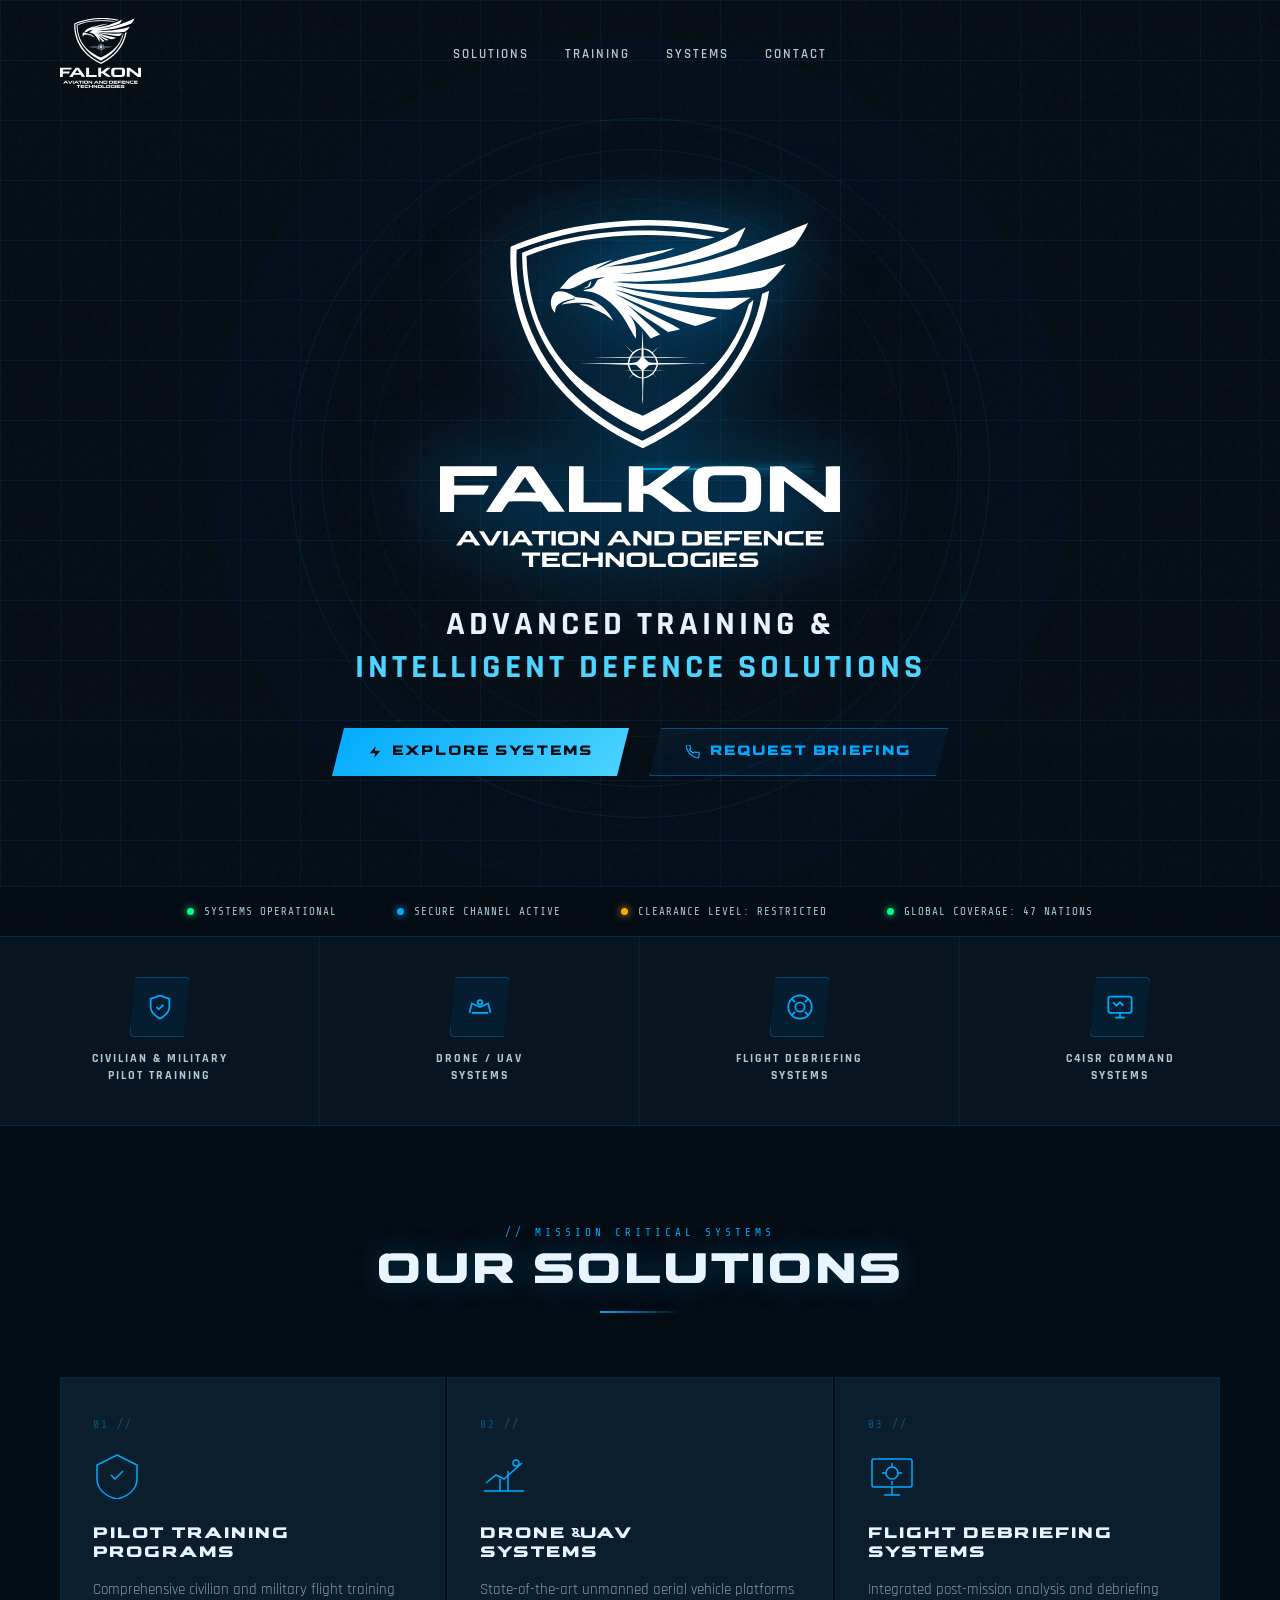
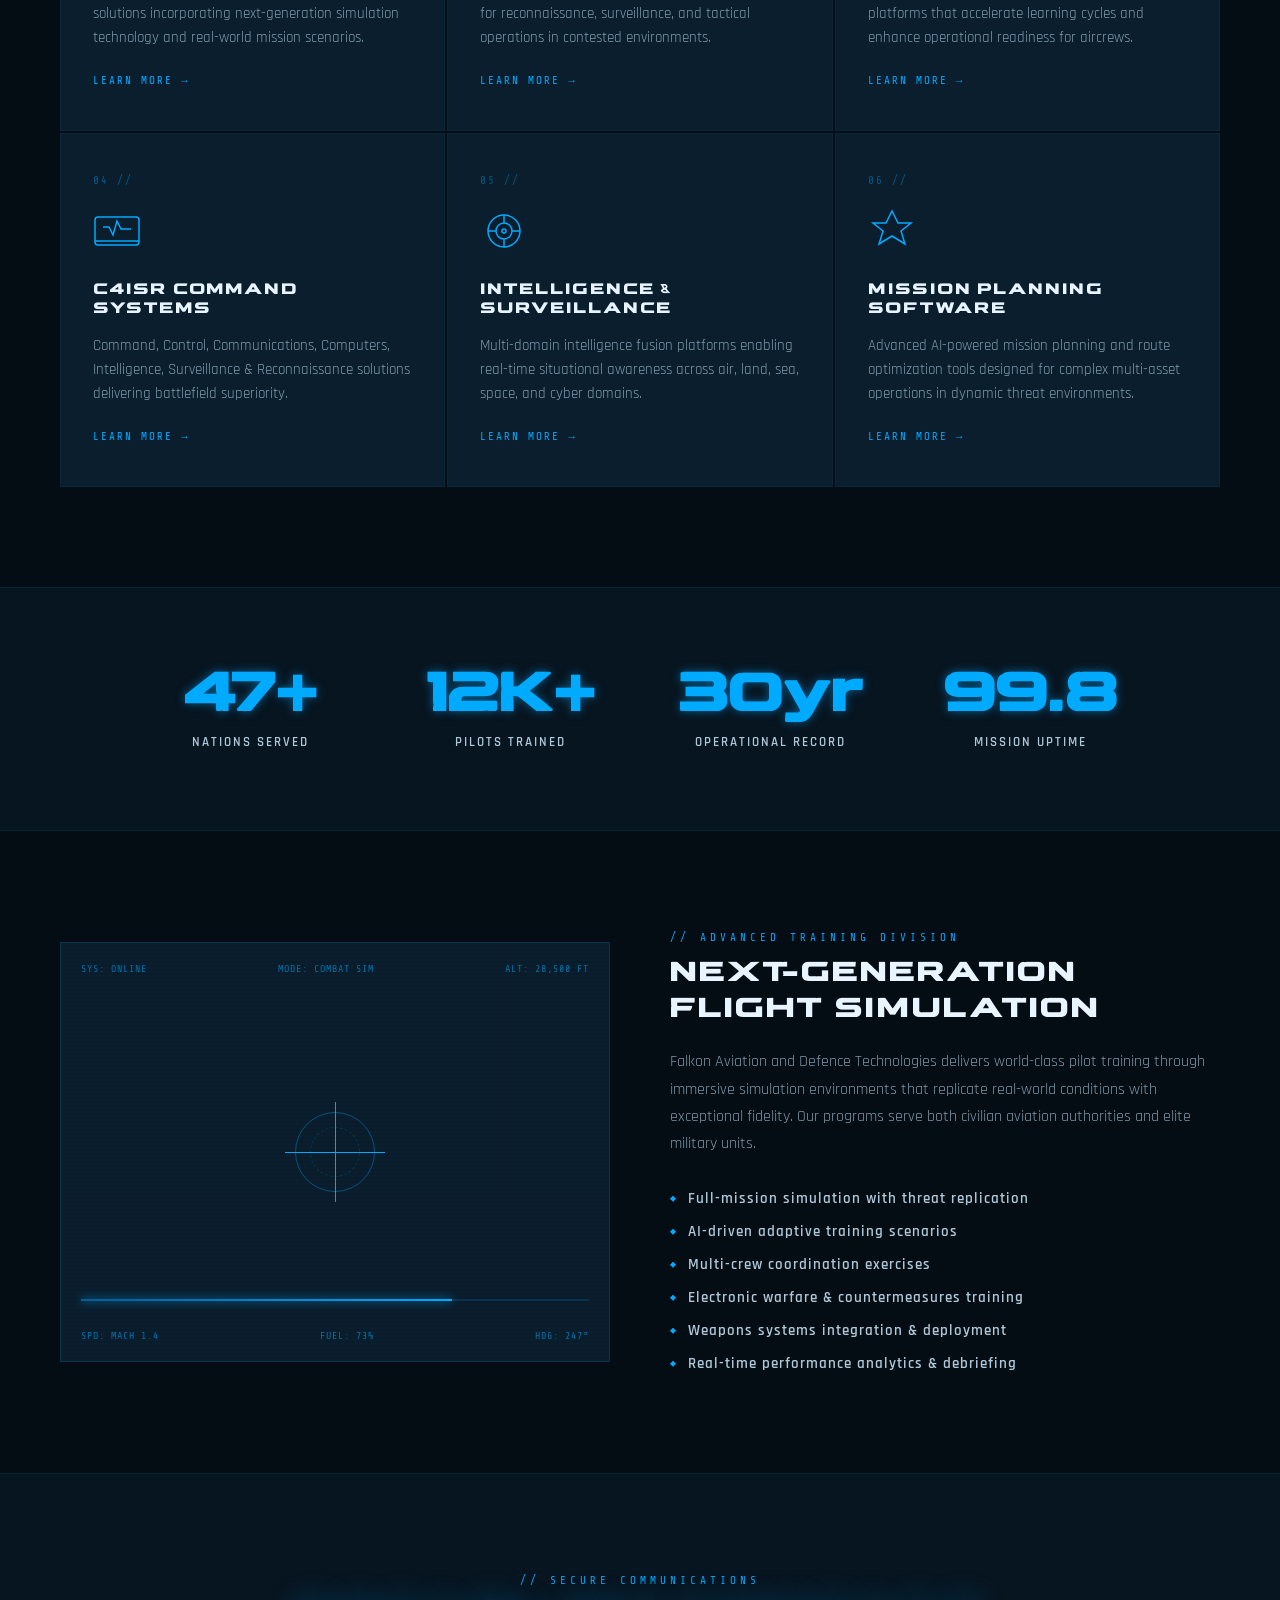
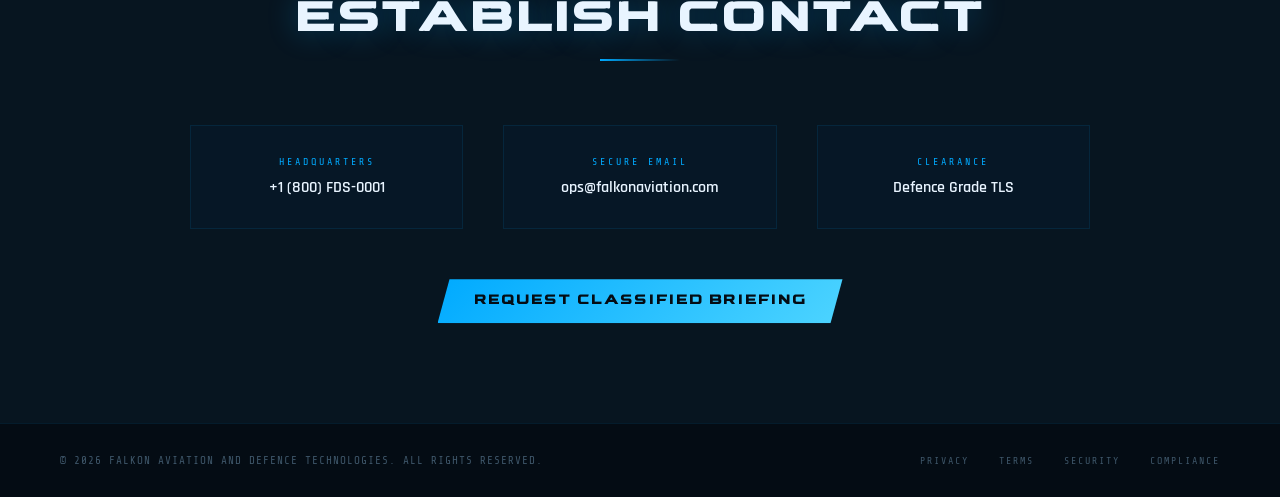
==== docs/index.html @ 8b40f115 "feat: add 6 solution detail pages with back-to-main navigation, make sol-cards clickable links" ====
<!DOCTYPE html>
<html lang="en">

<head>
  <meta charset="UTF-8" />
  <meta name="viewport" content="width=device-width, initial-scale=1.0" />
  <title>Falkon Aviation and Defence Technologies</title>
  <meta name="description"
    content="Falkon Aviation and Defence Technologies — Advanced pilot training, drone/UAV systems, C4ISR command systems and mission-critical defence solutions.">
  <link rel="icon" type="image/svg+xml" href="assets/Logo_w.svg">
  <link rel="shortcut icon" href="assets/Logo_w.svg">
  <link rel="preconnect" href="https://fonts.googleapis.com">
  <link
    href="https://fonts.googleapis.com/css2?family=Rajdhani:wght@300;400;500;600;700&family=Share+Tech+Mono&display=swap"
    rel="stylesheet">
  <style>
    @font-face {
      font-family: 'FalkonFont';
      src: url('assets/fonts/FalkonFont-Regular.woff2') format('woff2'),
        url('assets/fonts/FalkonFont-Regular.otf') format('opentype');
      font-weight: normal;
      font-style: normal;
      font-display: swap;
    }

    *,
    *::before,
    *::after {
      box-sizing: border-box;
      margin: 0;
      padding: 0;
    }

    :root {
      --blue-core: #00aaff;
      --blue-bright: #4dd4ff;
      --blue-dim: #005f99;
      --steel: #b0c8d8;
      --white: #e8f4ff;
      --dark: #040c14;
      --dark2: #071520;
      --dark3: #0a1e2e;
      --grid-line: rgba(0, 170, 255, 0.08);
      --glow: 0 0 20px rgba(0, 170, 255, 0.6), 0 0 60px rgba(0, 170, 255, 0.2);
      --glow-sm: 0 0 10px rgba(0, 170, 255, 0.5);
    }

    html {
      scroll-behavior: smooth;
    }

    body {
      background: var(--dark);
      color: var(--white);
      font-family: 'Rajdhani', sans-serif;
      overflow-x: hidden;
    }

    /* ── BACKGROUND HERO ── */
    .hero {
      position: relative;
      min-height: 100vh;
      display: flex;
      flex-direction: column;
      align-items: center;
      justify-content: center;
      overflow: hidden;
      background:
        linear-gradient(180deg, rgba(4, 12, 20, 0.55) 0%, rgba(4, 12, 20, 0.45) 50%, rgba(4, 12, 20, 0.75) 100%),
        url('assets/Background.png') center center / cover no-repeat;
    }

    /* Grid overlay */
    .hero::before {
      content: '';
      position: absolute;
      inset: 0;
      background-image:
        linear-gradient(var(--grid-line) 1px, transparent 1px),
        linear-gradient(90deg, var(--grid-line) 1px, transparent 1px);
      background-size: 60px 60px;
      animation: gridScroll 20s linear infinite;
      pointer-events: none;
    }

    @keyframes gridScroll {
      0% {
        background-position: 0 0, 0 0;
      }

      100% {
        background-position: 0 60px, 60px 0;
      }
    }

    /* Radar ring */
    .radar-ring {
      position: absolute;
      top: 50%;
      left: 50%;
      transform: translate(-50%, -50%);
      width: 700px;
      height: 700px;
      border-radius: 50%;
      border: 1px solid rgba(0, 170, 255, 0.12);
      box-shadow: 0 0 0 80px rgba(0, 20, 50, 0.2), inset 0 0 80px rgba(0, 100, 200, 0.06);
      pointer-events: none;
    }

    .radar-ring::before {
      content: '';
      position: absolute;
      inset: 30px;
      border-radius: 50%;
      border: 1px solid rgba(0, 170, 255, 0.1);
    }

    .radar-ring::after {
      content: '';
      position: absolute;
      inset: 80px;
      border-radius: 50%;
      border: 1px solid rgba(0, 170, 255, 0.07);
    }

    /* Radar sweep */
    .radar-sweep {
      position: absolute;
      top: 50%;
      left: 50%;
      width: 350px;
      height: 350px;
      margin: -175px 0 0 -175px;
      border-radius: 50%;
      overflow: hidden;
      pointer-events: none;
    }

    .radar-sweep::after {
      content: '';
      position: absolute;
      top: 50%;
      left: 50%;
      width: 50%;
      height: 2px;
      transform-origin: 0 50%;
      background: linear-gradient(90deg, rgba(0, 200, 255, 0.9), transparent);
      box-shadow: 0 0 8px rgba(0, 200, 255, 0.8);
      animation: sweep 4s linear infinite;
    }

    @keyframes sweep {
      0% {
        transform: rotate(0deg);
      }

      100% {
        transform: rotate(360deg);
      }
    }

    /* Noise texture overlay */
    .noise {
      position: absolute;
      inset: 0;
      opacity: 0.03;
      background-image: url("data:image/svg+xml,%3Csvg viewBox='0 0 256 256' xmlns='http://www.w3.org/2000/svg'%3E%3Cfilter id='noise'%3E%3CfeTurbulence type='fractalNoise' baseFrequency='0.9' numOctaves='4' stitchTiles='stitch'/%3E%3C/filter%3E%3Crect width='100%25' height='100%25' filter='url(%23noise)'/%3E%3C/svg%3E");
      pointer-events: none;
    }

    /* ── NAV ── */
    nav {
      position: fixed;
      top: 0;
      left: 0;
      right: 0;
      z-index: 100;
      display: flex;
      align-items: center;
      padding: 18px 60px;
      background: transparent;
      backdrop-filter: none;
      border-bottom: none;
    }

    .nav-logo {
      display: flex;
      align-items: center;
      gap: 12px;
      text-decoration: none;
    }

    .nav-logo-icon {
      height: 70px;
      width: auto;
    }

    .nav-logo-text {
      font-family: 'FalkonFont', monospace;
      font-size: 14px;
      font-weight: 700;
      letter-spacing: 3px;
      color: var(--white);
      line-height: 1.1;
    }

    .nav-logo-text span {
      display: block;
      font-size: 8px;
      letter-spacing: 4px;
      color: var(--blue-core);
      font-weight: 400;
    }

    .nav-links {
      position: absolute;
      left: 50%;
      transform: translateX(-50%);
      display: flex;
      gap: 36px;
      list-style: none;
    }

    .nav-links a {
      font-family: 'Rajdhani', sans-serif;
      font-size: 13px;
      font-weight: 600;
      letter-spacing: 2px;
      text-transform: uppercase;
      color: var(--steel);
      text-decoration: none;
      transition: color 0.2s;
      position: relative;
    }

    .nav-links a::after {
      content: '';
      position: absolute;
      bottom: -4px;
      left: 0;
      right: 0;
      height: 1px;
      background: var(--blue-core);
      transform: scaleX(0);
      transition: transform 0.3s;
    }

    .nav-links a:hover {
      color: var(--blue-bright);
    }

    .nav-links a:hover::after {
      transform: scaleX(1);
    }

    .nav-cta {
      font-family: 'FalkonFont', monospace;
      font-size: 12px;
      font-weight: 700;
      letter-spacing: 2px;
      text-transform: uppercase;
      color: var(--blue-core);
      border: 1px solid var(--blue-core);
      padding: 10px 22px;
      text-decoration: none;
      transition: all 0.3s;
      clip-path: polygon(8px 0%, 100% 0%, calc(100% - 8px) 100%, 0% 100%);
    }

    .nav-cta:hover {
      background: var(--blue-core);
      color: var(--dark);
      box-shadow: var(--glow-sm);
    }

    /* ── HERO CONTENT ── */
    .hero-content {
      position: relative;
      z-index: 10;
      text-align: center;
      padding: 120px 40px 60px;
      max-width: 1100px;
      animation: fadeUp 1.2s ease both;
    }

    @keyframes fadeUp {
      from {
        opacity: 0;
        transform: translateY(40px);
      }

      to {
        opacity: 1;
        transform: translateY(0);
      }
    }

    /* ── SHIELD LOGO ── */
    .shield-wrap {
      margin: 0 auto 36px;
      width: 400px;
      height: auto;
      position: relative;
      filter: drop-shadow(0 0 40px rgba(0, 160, 255, 0.7));
      animation: shieldPulse 3s ease-in-out infinite;
      display: flex;
      justify-content: center;
      align-items: center;
    }

    @keyframes shieldPulse {

      0%,
      100% {
        filter: drop-shadow(0 0 20px rgba(0, 160, 255, 0.5));
      }

      50% {
        filter: drop-shadow(0 0 40px rgba(0, 200, 255, 0.9));
      }
    }

    .shield-svg {
      width: 100%;
      height: auto;
      display: block;
    }

    .brand-name {
      font-family: 'FalkonFont', monospace;
      font-size: clamp(52px, 8vw, 96px);
      font-weight: 900;
      letter-spacing: 10px;
      text-transform: uppercase;
      color: var(--white);
      text-shadow: 0 0 40px rgba(0, 170, 255, 0.5), 0 0 80px rgba(0, 100, 200, 0.3);
      line-height: 1;
      margin-bottom: 6px;
    }

    .brand-sub {
      font-family: 'FalkonFont', monospace;
      font-size: clamp(10px, 1.5vw, 15px);
      letter-spacing: 8px;
      color: var(--blue-core);
      font-weight: 400;
      margin-bottom: 28px;
    }

    .divider-line {
      width: 300px;
      height: 1px;
      background: linear-gradient(90deg, transparent, var(--blue-core), transparent);
      margin: 0 auto 28px;
    }

    .hero-tagline {
      font-family: 'Rajdhani', sans-serif;
      font-size: clamp(18px, 3vw, 34px);
      font-weight: 700;
      letter-spacing: 4px;
      text-transform: uppercase;
      color: var(--white);
      line-height: 1.25;
      max-width: 700px;
      margin: 0 auto 40px;
    }

    .hero-tagline em {
      color: var(--blue-bright);
      font-style: normal;
    }

    .hero-buttons {
      display: flex;
      gap: 20px;
      justify-content: center;
      flex-wrap: wrap;
    }

    .btn-primary {
      display: inline-flex;
      align-items: center;
      gap: 10px;
      font-family: 'FalkonFont', monospace;
      font-size: 12px;
      font-weight: 600;
      letter-spacing: 2px;
      text-transform: uppercase;
      color: var(--dark);
      background: linear-gradient(135deg, var(--blue-core), var(--blue-bright));
      padding: 16px 36px;
      text-decoration: none;
      clip-path: polygon(12px 0%, 100% 0%, calc(100% - 12px) 100%, 0% 100%);
      transition: all 0.3s;
      box-shadow: var(--glow-sm);
    }

    .btn-primary:hover {
      box-shadow: var(--glow);
      transform: translateY(-2px);
    }

    .btn-outline {
      display: inline-flex;
      align-items: center;
      gap: 10px;
      font-family: 'FalkonFont', monospace;
      font-size: 12px;
      font-weight: 600;
      letter-spacing: 2px;
      text-transform: uppercase;
      color: var(--blue-core);
      border: 1px solid rgba(0, 170, 255, 0.4);
      padding: 16px 36px;
      text-decoration: none;
      clip-path: polygon(12px 0%, 100% 0%, calc(100% - 12px) 100%, 0% 100%);
      transition: all 0.3s;
      background: rgba(0, 100, 180, 0.1);
    }

    .btn-outline:hover {
      border-color: var(--blue-core);
      background: rgba(0, 100, 180, 0.2);
      box-shadow: var(--glow-sm);
      transform: translateY(-2px);
    }

    /* ── STATUS BAR ── */
    .status-bar {
      position: absolute;
      bottom: 0;
      left: 0;
      right: 0;
      display: flex;
      justify-content: center;
      gap: 60px;
      padding: 18px 40px;
      background: rgba(4, 12, 20, 0.8);
      border-top: 1px solid rgba(0, 170, 255, 0.12);
      backdrop-filter: blur(8px);
    }

    .status-item {
      display: flex;
      align-items: center;
      gap: 10px;
      font-family: 'Share Tech Mono', monospace;
      font-size: 11px;
      color: var(--steel);
      letter-spacing: 1px;
    }

    .status-dot {
      width: 7px;
      height: 7px;
      border-radius: 50%;
      background: var(--blue-core);
      box-shadow: 0 0 8px var(--blue-core);
      animation: blink 2s ease-in-out infinite;
    }

    .status-dot.green {
      background: #00ff88;
      box-shadow: 0 0 8px #00ff88;
    }

    .status-dot.amber {
      background: #ffaa00;
      box-shadow: 0 0 8px #ffaa00;
      animation-delay: 0.5s;
    }

    @keyframes blink {

      0%,
      100% {
        opacity: 1;
      }

      50% {
        opacity: 0.3;
      }
    }

    /* ── CAPABILITIES STRIP ── */
    .capabilities {
      background: var(--dark2);
      border-top: 1px solid rgba(0, 170, 255, 0.15);
      border-bottom: 1px solid rgba(0, 170, 255, 0.15);
      padding: 0;
      overflow: hidden;
    }

    .cap-grid {
      display: grid;
      grid-template-columns: repeat(4, 1fr);
    }

    .cap-item {
      display: flex;
      flex-direction: column;
      align-items: center;
      justify-content: center;
      gap: 14px;
      padding: 40px 20px;
      border-right: 1px solid rgba(0, 170, 255, 0.1);
      text-align: center;
      position: relative;
      transition: background 0.3s;
      cursor: default;
    }

    .cap-item:last-child {
      border-right: none;
    }

    .cap-item:hover {
      background: rgba(0, 100, 180, 0.08);
    }

    .cap-item:hover .cap-icon {
      box-shadow: var(--glow);
    }

    .cap-icon {
      width: 60px;
      height: 60px;
      border: 1px solid rgba(0, 170, 255, 0.3);
      border-radius: 4px;
      display: flex;
      align-items: center;
      justify-content: center;
      background: rgba(0, 80, 150, 0.15);
      transition: box-shadow 0.3s;
      clip-path: polygon(6px 0%, 100% 0%, calc(100% - 6px) 100%, 0% 100%);
    }

    .cap-icon svg {
      width: 28px;
      height: 28px;
    }

    .cap-label {
      font-family: 'Rajdhani', sans-serif;
      font-size: 12px;
      font-weight: 700;
      letter-spacing: 2px;
      text-transform: uppercase;
      color: var(--steel);
      line-height: 1.4;
    }

    /* ── SECTIONS ── */
    section {
      padding: 100px 60px;
    }

    .section-header {
      text-align: center;
      margin-bottom: 64px;
    }

    .section-label {
      font-family: 'Share Tech Mono', monospace;
      font-size: 11px;
      letter-spacing: 4px;
      color: var(--blue-core);
      text-transform: uppercase;
      margin-bottom: 12px;
    }

    .section-title {
      font-family: 'FalkonFont', monospace;
      font-size: clamp(24px, 4vw, 42px);
      font-weight: 700;
      letter-spacing: 4px;
      text-transform: uppercase;
      color: var(--white);
      text-shadow: 0 0 30px rgba(0, 170, 255, 0.3);
    }

    .section-rule {
      width: 80px;
      height: 2px;
      background: linear-gradient(90deg, var(--blue-core), transparent);
      margin: 18px auto 0;
    }

    /* ── SOLUTIONS ── */
    .solutions {
      background: var(--dark);
    }

    .solutions-grid {
      display: grid;
      grid-template-columns: repeat(3, 1fr);
      gap: 2px;
      max-width: 1200px;
      margin: 0 auto;
    }

    .sol-card {
      display: block;
      text-decoration: none;
      color: inherit;
      background: var(--dark3);
      padding: 40px 32px;
      position: relative;
      overflow: hidden;
      transition: transform 0.3s;
      border: 1px solid rgba(0, 170, 255, 0.06);
      cursor: pointer;
    }

    .sol-card::before {
      content: '';
      position: absolute;
      top: 0;
      left: 0;
      right: 0;
      height: 2px;
      background: linear-gradient(90deg, transparent, var(--blue-core), transparent);
      opacity: 0;
      transition: opacity 0.3s;
    }

    .sol-card:hover {
      transform: translateY(-4px);
    }

    .sol-card:hover::before {
      opacity: 1;
    }

    .sol-number {
      font-family: 'Share Tech Mono', monospace;
      font-size: 11px;
      color: rgba(0, 170, 255, 0.4);
      letter-spacing: 2px;
      margin-bottom: 20px;
    }

    .sol-icon {
      width: 48px;
      height: 48px;
      margin-bottom: 20px;
      color: var(--blue-core);
    }

    .sol-title {
      font-family: 'FalkonFont', monospace;
      font-size: 15px;
      font-weight: 700;
      letter-spacing: 2px;
      text-transform: uppercase;
      color: var(--white);
      margin-bottom: 14px;
      line-height: 1.3;
    }

    .sol-desc {
      font-family: 'Rajdhani', sans-serif;
      font-size: 15px;
      font-weight: 400;
      color: rgba(180, 210, 230, 0.7);
      line-height: 1.6;
    }

    .sol-link {
      display: inline-flex;
      align-items: center;
      gap: 8px;
      margin-top: 24px;
      font-family: 'Share Tech Mono', monospace;
      font-size: 11px;
      letter-spacing: 2px;
      color: var(--blue-core);
      text-decoration: none;
      text-transform: uppercase;
      transition: gap 0.2s;
    }

    .sol-link:hover {
      gap: 14px;
    }

    /* ── STATS ── */
    .stats {
      background: var(--dark2);
      border-top: 1px solid rgba(0, 170, 255, 0.1);
      border-bottom: 1px solid rgba(0, 170, 255, 0.1);
      padding: 80px 60px;
    }

    .stats-inner {
      display: grid;
      grid-template-columns: repeat(4, 1fr);
      gap: 40px;
      max-width: 1000px;
      margin: 0 auto;
      text-align: center;
    }

    .stat-num {
      font-family: 'FalkonFont', monospace;
      font-size: clamp(32px, 5vw, 56px);
      font-weight: 900;
      color: var(--blue-core);
      text-shadow: var(--glow-sm);
      line-height: 1;
      margin-bottom: 10px;
    }

    .stat-label {
      font-family: 'Rajdhani', sans-serif;
      font-size: 13px;
      font-weight: 600;
      letter-spacing: 2px;
      text-transform: uppercase;
      color: var(--steel);
    }

    /* ── TRAINING ── */
    .training {
      background: var(--dark);
    }

    .training-inner {
      display: grid;
      grid-template-columns: 1fr 1fr;
      gap: 60px;
      align-items: center;
      max-width: 1200px;
      margin: 0 auto;
    }

    .training-visual {
      position: relative;
      height: 420px;
      border: 1px solid rgba(0, 170, 255, 0.15);
      background: var(--dark3);
      overflow: hidden;
    }

    .hud-screen {
      position: absolute;
      inset: 0;
      display: flex;
      flex-direction: column;
      justify-content: space-between;
      padding: 20px;
    }

    .hud-top {
      display: flex;
      justify-content: space-between;
      font-family: 'Share Tech Mono', monospace;
      font-size: 10px;
      color: rgba(0, 170, 255, 0.6);
      letter-spacing: 1px;
    }

    .hud-center {
      display: flex;
      align-items: center;
      justify-content: center;
      flex: 1;
    }

    .crosshair {
      width: 100px;
      height: 100px;
      position: relative;
    }

    .crosshair::before,
    .crosshair::after {
      content: '';
      position: absolute;
      background: var(--blue-core);
    }

    .crosshair::before {
      width: 100%;
      height: 1px;
      top: 50%;
      left: 0;
    }

    .crosshair::after {
      width: 1px;
      height: 100%;
      left: 50%;
      top: 0;
    }

    .crosshair-ring {
      position: absolute;
      inset: 10px;
      border-radius: 50%;
      border: 1px solid rgba(0, 170, 255, 0.4);
      animation: rotate 8s linear infinite;
    }

    .crosshair-ring-2 {
      position: absolute;
      inset: 25px;
      border-radius: 50%;
      border: 1px dashed rgba(0, 170, 255, 0.2);
      animation: rotate 4s linear infinite reverse;
    }

    @keyframes rotate {
      0% {
        transform: rotate(0deg);
      }

      100% {
        transform: rotate(360deg);
      }
    }

    .hud-bottom {
      display: flex;
      justify-content: space-between;
      font-family: 'Share Tech Mono', monospace;
      font-size: 10px;
      color: rgba(0, 170, 255, 0.6);
      letter-spacing: 1px;
    }

    .hud-bar {
      position: absolute;
      bottom: 60px;
      left: 20px;
      right: 20px;
      height: 2px;
      background: rgba(0, 170, 255, 0.15);
    }

    .hud-bar-fill {
      height: 100%;
      width: 73%;
      background: linear-gradient(90deg, var(--blue-dim), var(--blue-core));
      box-shadow: 0 0 8px var(--blue-core);
    }

    /* Scanline effect */
    .training-visual::after {
      content: '';
      position: absolute;
      inset: 0;
      background: repeating-linear-gradient(0deg,
          transparent,
          transparent 2px,
          rgba(0, 0, 0, 0.06) 2px,
          rgba(0, 0, 0, 0.06) 4px);
      pointer-events: none;
    }

    .training-content h3 {
      font-family: 'FalkonFont', monospace;
      font-size: clamp(18px, 2.5vw, 28px);
      font-weight: 700;
      letter-spacing: 3px;
      text-transform: uppercase;
      color: var(--white);
      margin-bottom: 20px;
      line-height: 1.3;
    }

    .training-content p {
      font-family: 'Rajdhani', sans-serif;
      font-size: 16px;
      color: rgba(180, 210, 230, 0.7);
      line-height: 1.7;
      margin-bottom: 32px;
    }

    .feature-list {
      list-style: none;
      display: flex;
      flex-direction: column;
      gap: 14px;
    }

    .feature-list li {
      display: flex;
      align-items: center;
      gap: 12px;
      font-family: 'Rajdhani', sans-serif;
      font-size: 15px;
      font-weight: 600;
      letter-spacing: 1px;
      color: var(--steel);
    }

    .feature-list li::before {
      content: '';
      width: 6px;
      height: 6px;
      background: var(--blue-core);
      box-shadow: 0 0 6px var(--blue-core);
      flex-shrink: 0;
      clip-path: polygon(50% 0%, 100% 50%, 50% 100%, 0% 50%);
    }

    /* ── CONTACT ── */
    .contact {
      background: var(--dark2);
      text-align: center;
      border-top: 1px solid rgba(0, 170, 255, 0.1);
    }

    .contact-grid {
      display: grid;
      grid-template-columns: 1fr 1fr 1fr;
      gap: 40px;
      max-width: 900px;
      margin: 60px auto 0;
    }

    .contact-card {
      padding: 30px;
      border: 1px solid rgba(0, 170, 255, 0.1);
      background: rgba(0, 50, 100, 0.08);
      transition: border-color 0.3s;
    }

    .contact-card:hover {
      border-color: rgba(0, 170, 255, 0.3);
    }

    .contact-card-label {
      font-family: 'Share Tech Mono', monospace;
      font-size: 10px;
      letter-spacing: 3px;
      color: var(--blue-core);
      text-transform: uppercase;
      margin-bottom: 10px;
    }

    .contact-card-value {
      font-family: 'Rajdhani', sans-serif;
      font-size: 16px;
      font-weight: 600;
      color: var(--white);
    }

    /* ── FOOTER ── */
    footer {
      background: var(--dark);
      border-top: 1px solid rgba(0, 170, 255, 0.1);
      padding: 30px 60px;
      display: flex;
      align-items: center;
      justify-content: space-between;
    }

    .footer-copy {
      font-family: 'Share Tech Mono', monospace;
      font-size: 11px;
      color: rgba(120, 160, 190, 0.5);
      letter-spacing: 1px;
    }

    .footer-links {
      display: flex;
      gap: 30px;
    }

    .footer-links a {
      font-family: 'Share Tech Mono', monospace;
      font-size: 10px;
      letter-spacing: 2px;
      color: rgba(120, 160, 190, 0.5);
      text-decoration: none;
      text-transform: uppercase;
      transition: color 0.2s;
    }

    .footer-links a:hover {
      color: var(--blue-core);
    }

    /* ── HAMBURGER BUTTON ── */
    .hamburger-button {
      display: none;
      flex-direction: column;
      justify-content: center;
      gap: 5px;
      width: 40px;
      height: 40px;
      padding: 8px;
      background: rgba(0, 170, 255, 0.08);
      border: 1px solid rgba(0, 170, 255, 0.2);
      cursor: pointer;
      clip-path: polygon(4px 0%, 100% 0%, calc(100% - 4px) 100%, 0% 100%);
    }

    .hamburger-button span {
      display: block;
      width: 100%;
      height: 2px;
      background: var(--blue-core);
      border-radius: 2px;
      transition: all 0.3s;
    }

    /* ── SIDE MENU ── */
    #sideMenu {
      position: fixed;
      top: 0;
      left: 0;
      width: min(280px, 85vw);
      height: 100vh;
      background: rgba(4, 12, 20, 0.98);
      border-right: 1px solid rgba(0, 170, 255, 0.15);
      backdrop-filter: blur(20px);
      transform: translateX(-110%);
      transition: transform 0.3s ease;
      z-index: 200;
      display: flex;
      flex-direction: column;
      padding: 24px;
    }

    #sideMenu.open {
      transform: translateX(0);
    }

    .side-menu-header {
      display: flex;
      align-items: center;
      justify-content: space-between;
      margin-bottom: 40px;
    }

    .side-menu-logo {
      font-family: 'FalkonFont', monospace;
      font-size: 14px;
      font-weight: 700;
      letter-spacing: 3px;
      color: var(--white);
    }

    .side-menu-logo span {
      display: block;
      font-size: 8px;
      letter-spacing: 4px;
      color: var(--blue-core);
      font-weight: 400;
      margin-top: 2px;
    }

    .side-menu-close {
      width: 34px;
      height: 34px;
      background: rgba(0, 170, 255, 0.08);
      border: 1px solid rgba(0, 170, 255, 0.2);
      color: var(--steel);
      font-size: 18px;
      cursor: pointer;
      display: flex;
      align-items: center;
      justify-content: center;
      line-height: 1;
      clip-path: polygon(4px 0%, 100% 0%, calc(100% - 4px) 100%, 0% 100%);
      transition: all 0.2s;
    }

    .side-menu-close:hover {
      background: rgba(0, 170, 255, 0.2);
      color: var(--white);
    }

    .side-nav {
      display: flex;
      flex-direction: column;
      gap: 6px;
    }

    .side-nav a {
      font-family: 'Rajdhani', sans-serif;
      font-size: 14px;
      font-weight: 600;
      letter-spacing: 2px;
      text-transform: uppercase;
      color: var(--steel);
      text-decoration: none;
      padding: 12px 16px;
      border-left: 2px solid transparent;
      transition: all 0.2s;
    }

    .side-nav a:hover {
      color: var(--blue-bright);
      border-left-color: var(--blue-core);
      background: rgba(0, 170, 255, 0.06);
    }

    .side-menu-cta {
      margin-top: auto;
      padding-top: 24px;
      border-top: 1px solid rgba(0, 170, 255, 0.12);
    }

    .side-menu-cta a {
      display: block;
      text-align: center;
      font-family: 'FalkonFont', monospace;
      font-size: 11px;
      font-weight: 600;
      letter-spacing: 2px;
      text-transform: uppercase;
      color: var(--dark);
      background: linear-gradient(135deg, var(--blue-core), var(--blue-bright));
      padding: 14px;
      text-decoration: none;
      clip-path: polygon(8px 0%, 100% 0%, calc(100% - 8px) 100%, 0% 100%);
      transition: all 0.3s;
    }

    .side-menu-cta a:hover {
      box-shadow: var(--glow-sm);
    }

    /* ── BACKDROP ── */
    #menuBackdrop {
      position: fixed;
      inset: 0;
      background: rgba(0, 0, 0, 0.6);
      backdrop-filter: blur(2px);
      opacity: 0;
      visibility: hidden;
      transition: opacity 0.3s ease, visibility 0.3s ease;
      z-index: 199;
    }

    #menuBackdrop.open {
      opacity: 1;
      visibility: visible;
    }

    /* ── RESPONSIVE ── */
    @media (max-width: 900px) {
      nav {
        padding: 16px 24px;
      }

      .nav-links {
        display: none;
      }

      .hamburger-button {
        display: flex;
      }

      section {
        padding: 70px 24px;
      }

      .cap-grid {
        grid-template-columns: repeat(2, 1fr);
      }

      .solutions-grid {
        grid-template-columns: 1fr;
      }

      .stats-inner {
        grid-template-columns: repeat(2, 1fr);
      }

      .training-inner {
        grid-template-columns: 1fr;
      }

      .contact-grid {
        grid-template-columns: 1fr;
      }

      footer {
        flex-direction: column;
        gap: 16px;
        text-align: center;
      }

      .status-bar {
        display: none;
      }
    }
  </style>
</head>

<body>

  <!-- NAV -->
  <nav>
    <a href="#" class="nav-logo">
      <img src="assets/Logo_w.svg" alt="Falkon Aviation and Defence Technologies" class="nav-logo-icon">
    </a>

    <ul class="nav-links">
      <li><a href="#solutions">Solutions</a></li>
      <li><a href="#training">Training</a></li>
      <li><a href="#capabilities">Systems</a></li>
      <li><a href="#contact">Contact</a></li>
    </ul>

    <button class="hamburger-button" aria-label="Open menu" aria-expanded="false" aria-controls="sideMenu">
      <span></span>
      <span></span>
      <span></span>
    </button>
  </nav>

  <!-- SIDE MENU -->
  <div id="sideMenu" aria-hidden="true" role="dialog" aria-label="Navigation menu">
    <div class="side-menu-header">
      <div class="side-menu-logo">
        <img src="assets/Logo_w.svg" alt="Falkon Aviation and Defence Technologies" style="height:48px; width:auto;">
      </div>
      <button class="side-menu-close" aria-label="Close menu">&#x2715;</button>
    </div>
    <nav class="side-nav">
      <a href="#solutions">Solutions</a>
      <a href="#training">Training</a>
      <a href="#capabilities">Systems</a>
      <a href="#contact">Contact</a>
    </nav>
    <div class="side-menu-cta">
      <a href="#contact">Request Briefing</a>
    </div>
  </div>

  <!-- BACKDROP -->
  <div id="menuBackdrop"></div>

  <!-- HERO -->
  <section class="hero">
    <div class="noise"></div>
    <div class="radar-ring"></div>
    <div class="radar-sweep"></div>

    <div class="hero-content">
      <div class="shield-wrap">
        <img src="assets/Logo_w.svg" alt="Falkon Aviation and Defence Technologies" class="shield-svg">
      </div>

      <h1 class="hero-tagline">Advanced Training &<br><em>Intelligent Defence Solutions</em></h1>

      <div class="hero-buttons">
        <a href="#solutions" class="btn-primary">
          <svg width="14" height="14" viewBox="0 0 24 24" fill="currentColor">
            <polygon points="13,2 3,14 12,14 11,22 21,10 12,10" />
          </svg>
          Explore Systems
        </a>
        <a href="#contact" class="btn-outline">
          <svg width="14" height="14" viewBox="0 0 24 24" fill="none" stroke="currentColor" stroke-width="2">
            <path
              d="M22 16.92v3a2 2 0 01-2.18 2 19.79 19.79 0 01-8.63-3.07A19.5 19.5 0 013.07 9.8 19.79 19.79 0 01.1 1.18 2 2 0 012.1 0h3a2 2 0 012 1.72c.127.96.361 1.903.7 2.81a2 2 0 01-.45 2.11L6.09 7.91a16 16 0 006 6l1.27-1.27a2 2 0 012.11-.45c.907.339 1.85.573 2.81.7A2 2 0 0122 16.92z" />
          </svg>
          Request Briefing
        </a>
      </div>
    </div>

    <div class="status-bar">
      <div class="status-item">
        <div class="status-dot green"></div>SYSTEMS OPERATIONAL
      </div>
      <div class="status-item">
        <div class="status-dot"></div>SECURE CHANNEL ACTIVE
      </div>
      <div class="status-item">
        <div class="status-dot amber"></div>CLEARANCE LEVEL: RESTRICTED
      </div>
      <div class="status-item">
        <div class="status-dot green"></div>GLOBAL COVERAGE: 47 NATIONS
      </div>
    </div>
  </section>

  <!-- CAPABILITIES STRIP -->
  <div class="capabilities" id="capabilities">
    <div class="cap-grid">
      <div class="cap-item">
        <div class="cap-icon">
          <svg viewBox="0 0 24 24" fill="none" stroke="#00aaff" stroke-width="1.5">
            <path d="M12 22s8-4 8-10V5l-8-3-8 3v7c0 6 8 10 8 10z" />
            <path d="M9 12l2 2 4-4" />
          </svg>
        </div>
        <div class="cap-label">Civilian & Military<br>Pilot Training</div>
      </div>
      <div class="cap-item">
        <div class="cap-icon">
          <svg viewBox="0 0 24 24" fill="none" stroke="#00aaff" stroke-width="1.5">
            <path d="M3 17l2-8 7 3 7-3 2 8" />
            <circle cx="12" cy="8" r="2" />
            <path d="M5 17h14" />
          </svg>
        </div>
        <div class="cap-label">Drone / UAV<br>Systems</div>
      </div>
      <div class="cap-item">
        <div class="cap-icon">
          <svg viewBox="0 0 24 24" fill="none" stroke="#00aaff" stroke-width="1.5">
            <circle cx="12" cy="12" r="10" />
            <circle cx="12" cy="12" r="4" />
            <line x1="4.93" y1="4.93" x2="7.76" y2="7.76" />
            <line x1="16.24" y1="16.24" x2="19.07" y2="19.07" />
            <line x1="4.93" y1="19.07" x2="7.76" y2="16.24" />
            <line x1="19.07" y1="4.93" x2="16.24" y2="7.76" />
          </svg>
        </div>
        <div class="cap-label">Flight Debriefing<br>Systems</div>
      </div>
      <div class="cap-item">
        <div class="cap-icon">
          <svg viewBox="0 0 24 24" fill="none" stroke="#00aaff" stroke-width="1.5">
            <rect x="2" y="3" width="20" height="14" rx="2" />
            <path d="M8 21h8M12 17v4" />
            <path d="M6 8l3 3 3-3 3 3" />
          </svg>
        </div>
        <div class="cap-label">C4ISR Command<br>Systems</div>
      </div>
    </div>
  </div>

  <!-- SOLUTIONS -->
  <section class="solutions" id="solutions">
    <div class="section-header">
      <div class="section-label">// MISSION CRITICAL SYSTEMS</div>
      <h2 class="section-title">Our Solutions</h2>
      <div class="section-rule"></div>
    </div>

    <div class="solutions-grid">
      <a href="pilot-training.html" class="sol-card">
        <div class="sol-number">01 //</div>
        <svg class="sol-icon" viewBox="0 0 48 48" fill="none" stroke="#00aaff" stroke-width="1.5">
          <path d="M24 4L44 14V28C44 38 35 46 24 48C13 46 4 38 4 28V14L24 4Z" />
          <path d="M18 24l4 4 8-8" />
        </svg>
        <div class="sol-title">Pilot Training<br>Programs</div>
        <p class="sol-desc">Comprehensive civilian and military flight training solutions incorporating next-generation
          simulation technology and real-world mission scenarios.</p>
        <span class="sol-link">Learn More →</span>
      </a>

      <a href="drone-uav.html" class="sol-card">
        <div class="sol-number">02 //</div>
        <svg class="sol-icon" viewBox="0 0 48 48" fill="none" stroke="#00aaff" stroke-width="1.5">
          <path d="M6 32l10-8 8 4 18-16" />
          <circle cx="36" cy="12" r="3" />
          <path d="M4 40h40" />
          <path d="M20 40V28M28 40V20" />
        </svg>
        <div class="sol-title">Drone & UAV<br>Systems</div>
        <p class="sol-desc">State-of-the-art unmanned aerial vehicle platforms for reconnaissance, surveillance, and
          tactical operations in contested environments.</p>
        <span class="sol-link">Learn More →</span>
      </a>

      <a href="flight-debriefing.html" class="sol-card">
        <div class="sol-number">03 //</div>
        <svg class="sol-icon" viewBox="0 0 48 48" fill="none" stroke="#00aaff" stroke-width="1.5">
          <rect x="4" y="8" width="40" height="28" rx="2" />
          <path d="M16 44h16M24 36v8" />
          <circle cx="24" cy="22" r="6" />
          <path d="M14 22h4M30 22h4M24 12v4M24 30v4" />
        </svg>
        <div class="sol-title">Flight Debriefing<br>Systems</div>
        <p class="sol-desc">Integrated post-mission analysis and debriefing platforms that accelerate learning cycles
          and enhance operational readiness for aircrews.</p>
        <span class="sol-link">Learn More →</span>
      </a>

      <a href="c4isr.html" class="sol-card">
        <div class="sol-number">04 //</div>
        <svg class="sol-icon" viewBox="0 0 48 48" fill="none" stroke="#00aaff" stroke-width="1.5">
          <rect x="2" y="10" width="44" height="28" rx="3" />
          <path d="M10 20h6l4 8 4-14 4 8h10" />
          <path d="M2 34h44" />
        </svg>
        <div class="sol-title">C4ISR Command<br>Systems</div>
        <p class="sol-desc">Command, Control, Communications, Computers, Intelligence, Surveillance & Reconnaissance
          solutions delivering battlefield superiority.</p>
        <span class="sol-link">Learn More →</span>
      </a>

      <a href="intelligence-surveillance.html" class="sol-card">
        <div class="sol-number">05 //</div>
        <svg class="sol-icon" viewBox="0 0 48 48" fill="none" stroke="#00aaff" stroke-width="1.5">
          <circle cx="24" cy="24" r="16" />
          <circle cx="24" cy="24" r="8" />
          <circle cx="24" cy="24" r="2" />
          <line x1="24" y1="8" x2="24" y2="16" />
          <line x1="24" y1="32" x2="24" y2="40" />
          <line x1="8" y1="24" x2="16" y2="24" />
          <line x1="32" y1="24" x2="40" y2="24" />
        </svg>
        <div class="sol-title">Intelligence &<br>Surveillance</div>
        <p class="sol-desc">Multi-domain intelligence fusion platforms enabling real-time situational awareness across
          air, land, sea, space, and cyber domains.</p>
        <span class="sol-link">Learn More →</span>
      </a>

      <a href="mission-planning.html" class="sol-card">
        <div class="sol-number">06 //</div>
        <svg class="sol-icon" viewBox="0 0 48 48" fill="none" stroke="#00aaff" stroke-width="1.5">
          <path d="M24 4l6 12h13l-10 8 4 13-13-8-13 8 4-13L5 16h13z" />
        </svg>
        <div class="sol-title">Mission Planning<br>Software</div>
        <p class="sol-desc">Advanced AI-powered mission planning and route optimization tools designed for complex
          multi-asset operations in dynamic threat environments.</p>
        <span class="sol-link">Learn More →</span>
      </a>
    </div>
  </section>

  <!-- STATS -->
  <div class="stats">
    <div class="stats-inner">
      <div>
        <div class="stat-num">47+</div>
        <div class="stat-label">Nations Served</div>
      </div>
      <div>
        <div class="stat-num">12K+</div>
        <div class="stat-label">Pilots Trained</div>
      </div>
      <div>
        <div class="stat-num">30yr</div>
        <div class="stat-label">Operational Record</div>
      </div>
      <div>
        <div class="stat-num">99.8%</div>
        <div class="stat-label">Mission Uptime</div>
      </div>
    </div>
  </div>

  <!-- TRAINING -->
  <section class="training" id="training">
    <div class="training-inner">
      <div class="training-visual">
        <div class="hud-screen">
          <div class="hud-top">
            <span>SYS: ONLINE</span>
            <span>MODE: COMBAT SIM</span>
            <span>ALT: 28,500 FT</span>
          </div>

          <div class="hud-center">
            <div class="crosshair">
              <div class="crosshair-ring"></div>
              <div class="crosshair-ring-2"></div>
            </div>
          </div>

          <div class="hud-bar">
            <div class="hud-bar-fill"></div>
          </div>

          <div class="hud-bottom">
            <span>SPD: MACH 1.4</span>
            <span>FUEL: 73%</span>
            <span>HDG: 247°</span>
          </div>
        </div>
      </div>

      <div class="training-content">
        <div class="section-label">// ADVANCED TRAINING DIVISION</div>
        <h3>Next-Generation<br>Flight Simulation</h3>
        <p>Falkon Aviation and Defence Technologies delivers world-class pilot training through immersive simulation
          environments that replicate real-world conditions with exceptional fidelity. Our programs serve both civilian
          aviation authorities and elite military units.</p>
        <ul class="feature-list">
          <li>Full-mission simulation with threat replication</li>
          <li>AI-driven adaptive training scenarios</li>
          <li>Multi-crew coordination exercises</li>
          <li>Electronic warfare & countermeasures training</li>
          <li>Weapons systems integration & deployment</li>
          <li>Real-time performance analytics & debriefing</li>
        </ul>
      </div>
    </div>
  </section>

  <!-- CONTACT -->
  <section class="contact" id="contact">
    <div class="section-header">
      <div class="section-label">// SECURE COMMUNICATIONS</div>
      <h2 class="section-title">Establish Contact</h2>
      <div class="section-rule"></div>
    </div>

    <div class="contact-grid">
      <div class="contact-card">
        <div class="contact-card-label">Headquarters</div>
        <div class="contact-card-value">+1 (800) FDS-0001</div>
      </div>
      <div class="contact-card">
        <div class="contact-card-label">Secure Email</div>
        <div class="contact-card-value">ops@falkonaviation.com</div>
      </div>
      <div class="contact-card">
        <div class="contact-card-label">Clearance</div>
        <div class="contact-card-value">Defence Grade TLS</div>
      </div>
    </div>

    <div style="margin-top:50px;">
      <a href="mailto:ops@falkonaviation.com" class="btn-primary">Request Classified Briefing</a>
    </div>
  </section>

  <!-- FOOTER -->
  <footer>
    <div class="footer-copy">© 2026 FALKON AVIATION AND DEFENCE TECHNOLOGIES. ALL RIGHTS RESERVED.</div>
    <div class="footer-links">
      <a href="#">Privacy</a>
      <a href="#">Terms</a>
      <a href="#">Security</a>
      <a href="#">Compliance</a>
    </div>
  </footer>

</body>

</html>
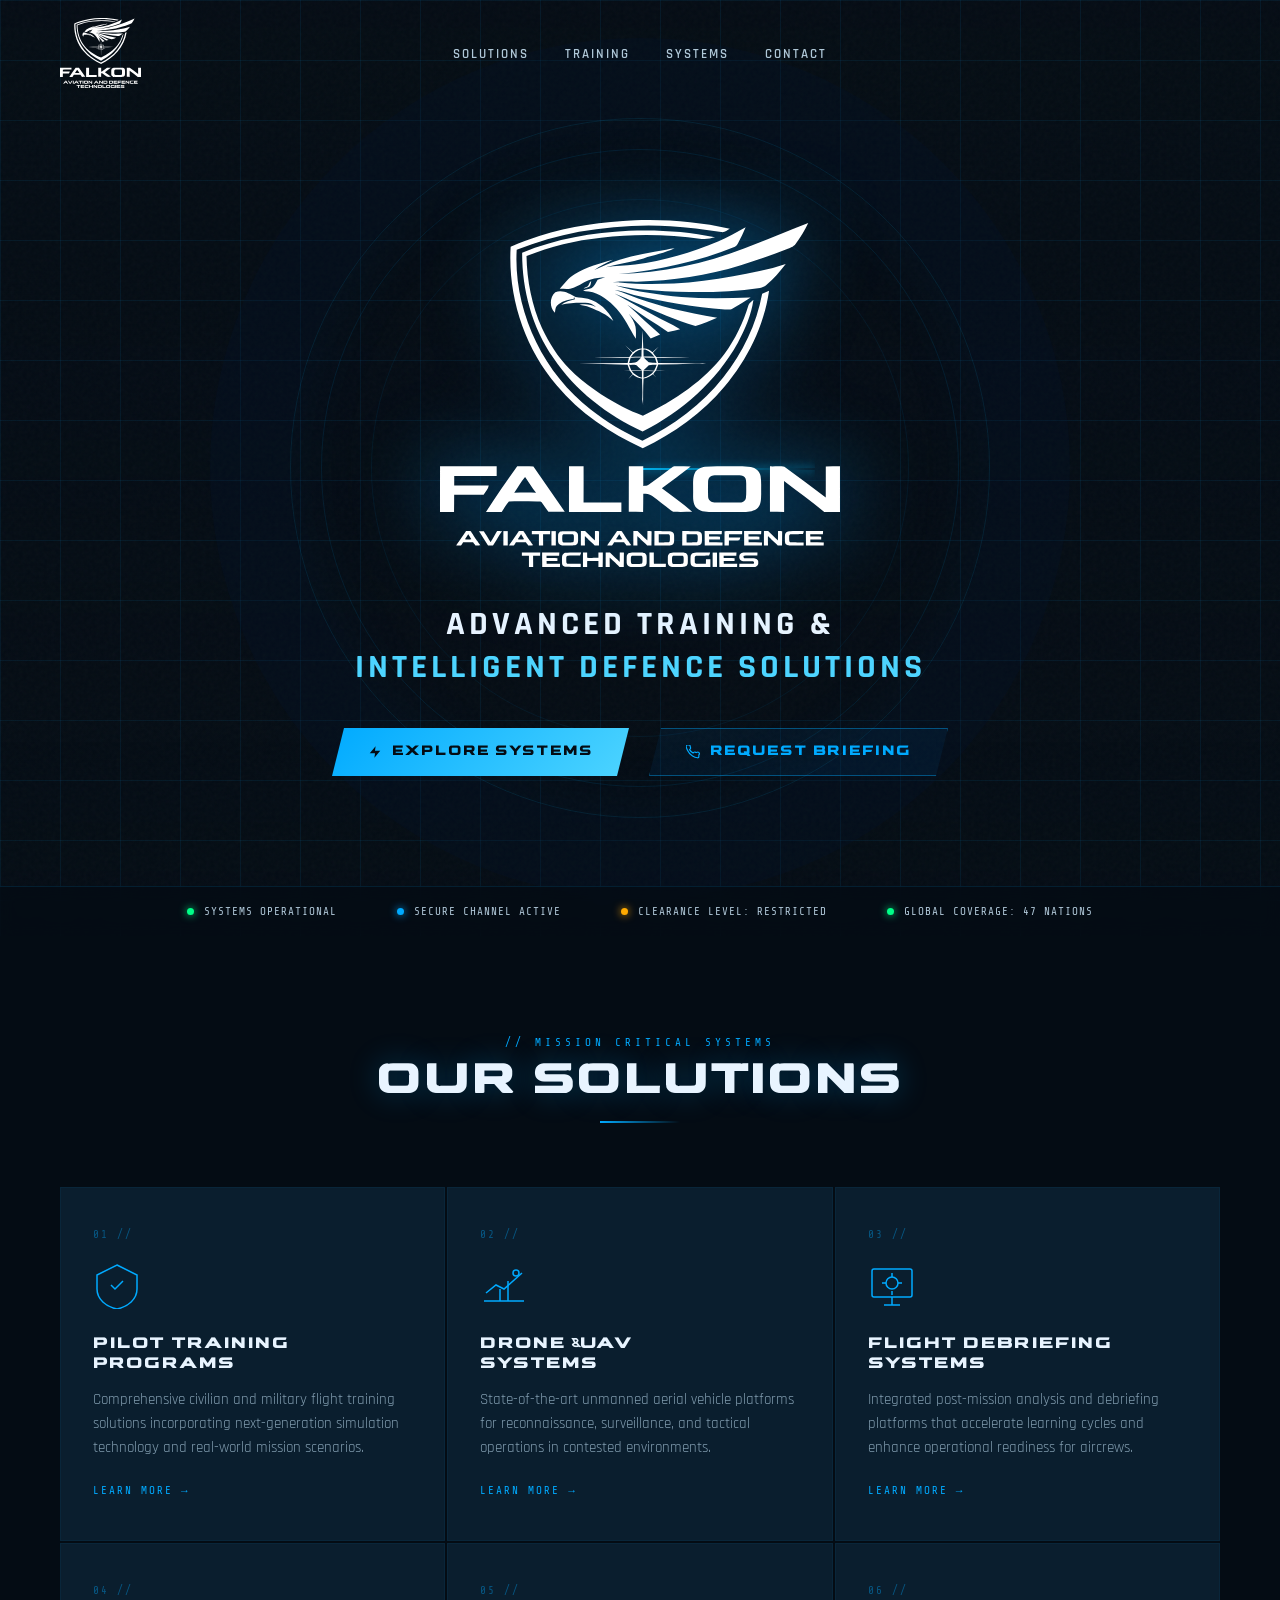
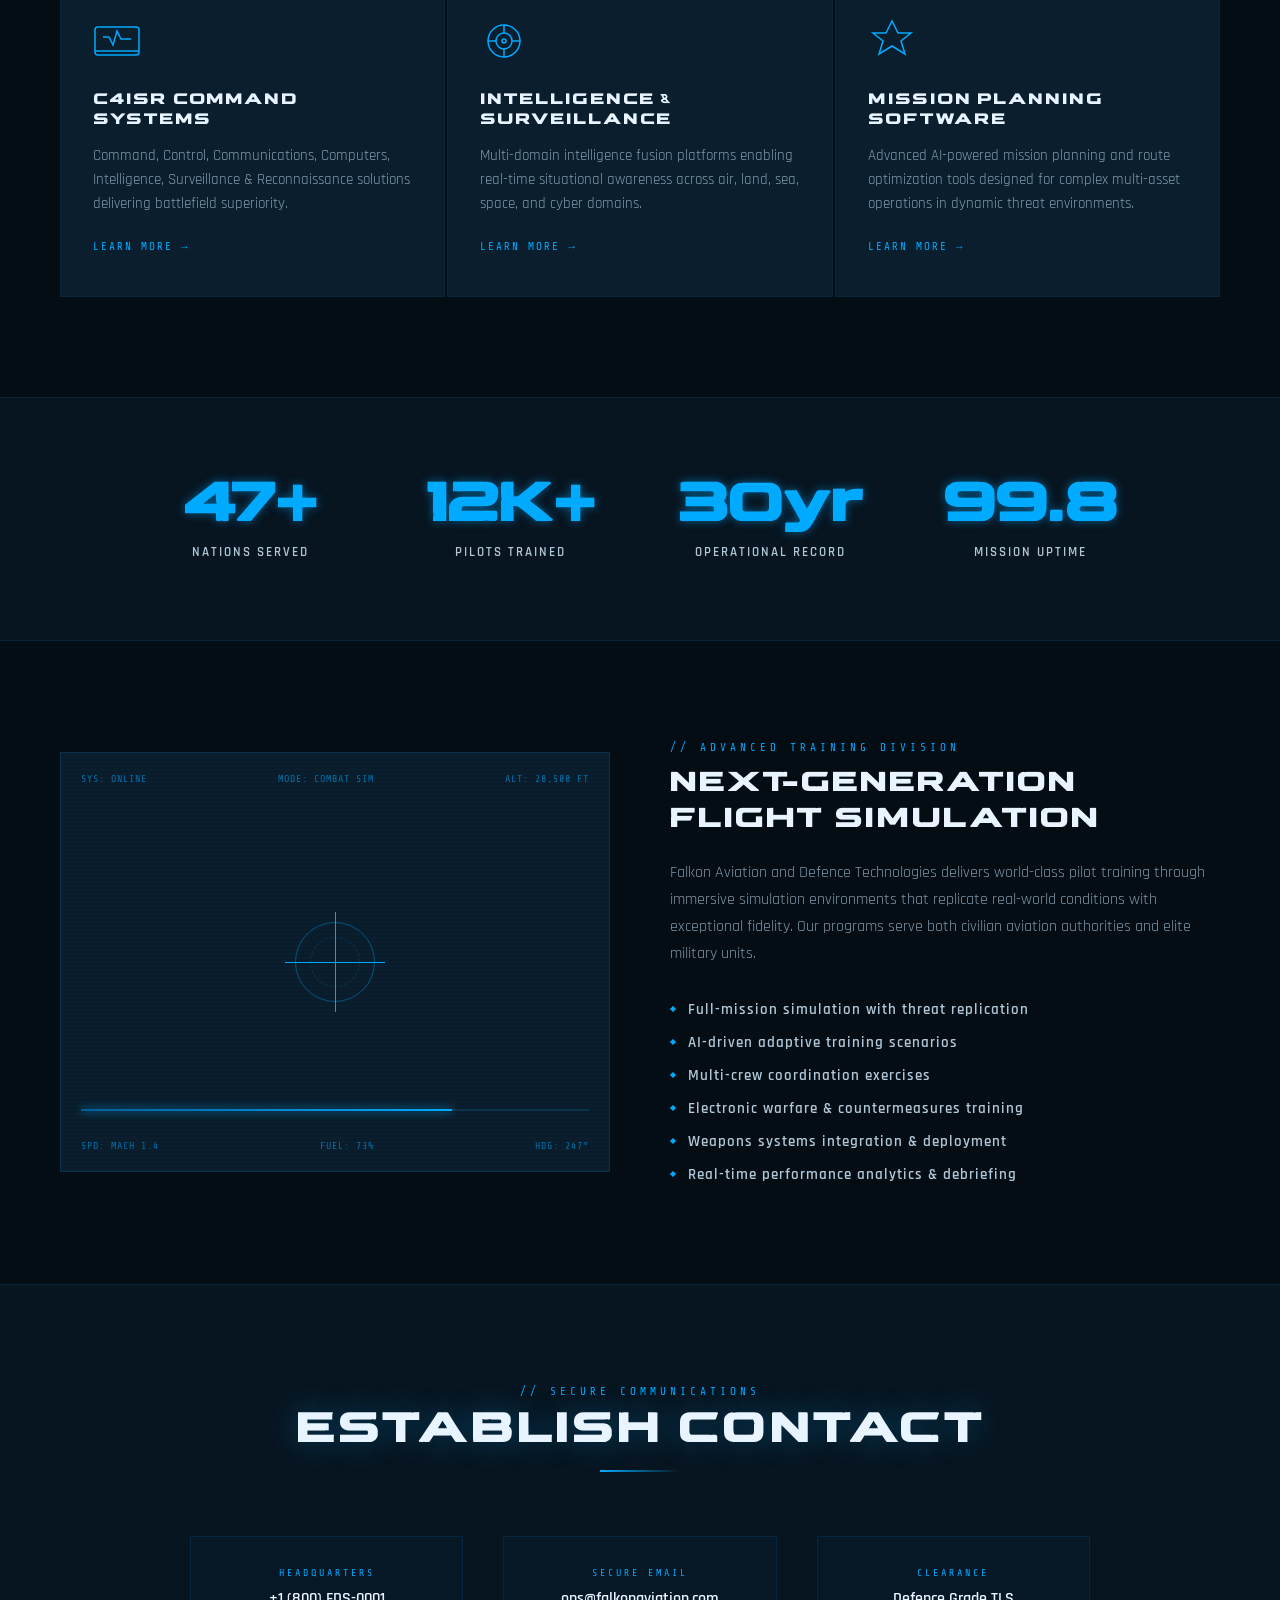
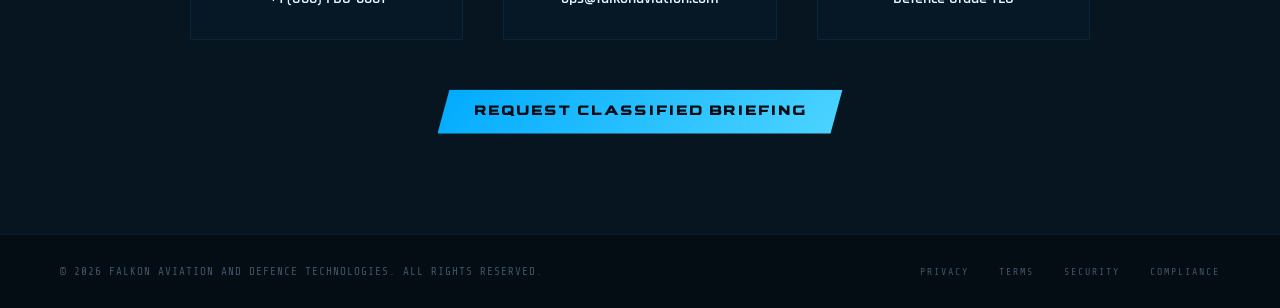
==== commit 9081b3fb: "fix: remove capabilities strip section" ====
--- a/docs/index.html
+++ b/docs/index.html
@@ -1284,53 +1284,6 @@
     </div>
   </section>
 
-  <!-- CAPABILITIES STRIP -->
-  <div class="capabilities" id="capabilities">
-    <div class="cap-grid">
-      <div class="cap-item">
-        <div class="cap-icon">
-          <svg viewBox="0 0 24 24" fill="none" stroke="#00aaff" stroke-width="1.5">
-            <path d="M12 22s8-4 8-10V5l-8-3-8 3v7c0 6 8 10 8 10z" />
-            <path d="M9 12l2 2 4-4" />
-          </svg>
-        </div>
-        <div class="cap-label">Civilian & Military<br>Pilot Training</div>
-      </div>
-      <div class="cap-item">
-        <div class="cap-icon">
-          <svg viewBox="0 0 24 24" fill="none" stroke="#00aaff" stroke-width="1.5">
-            <path d="M3 17l2-8 7 3 7-3 2 8" />
-            <circle cx="12" cy="8" r="2" />
-            <path d="M5 17h14" />
-          </svg>
-        </div>
-        <div class="cap-label">Drone / UAV<br>Systems</div>
-      </div>
-      <div class="cap-item">
-        <div class="cap-icon">
-          <svg viewBox="0 0 24 24" fill="none" stroke="#00aaff" stroke-width="1.5">
-            <circle cx="12" cy="12" r="10" />
-            <circle cx="12" cy="12" r="4" />
-            <line x1="4.93" y1="4.93" x2="7.76" y2="7.76" />
-            <line x1="16.24" y1="16.24" x2="19.07" y2="19.07" />
-            <line x1="4.93" y1="19.07" x2="7.76" y2="16.24" />
-            <line x1="19.07" y1="4.93" x2="16.24" y2="7.76" />
-          </svg>
-        </div>
-        <div class="cap-label">Flight Debriefing<br>Systems</div>
-      </div>
-      <div class="cap-item">
-        <div class="cap-icon">
-          <svg viewBox="0 0 24 24" fill="none" stroke="#00aaff" stroke-width="1.5">
-            <rect x="2" y="3" width="20" height="14" rx="2" />
-            <path d="M8 21h8M12 17v4" />
-            <path d="M6 8l3 3 3-3 3 3" />
-          </svg>
-        </div>
-        <div class="cap-label">C4ISR Command<br>Systems</div>
-      </div>
-    </div>
-  </div>
 
   <!-- SOLUTIONS -->
   <section class="solutions" id="solutions">
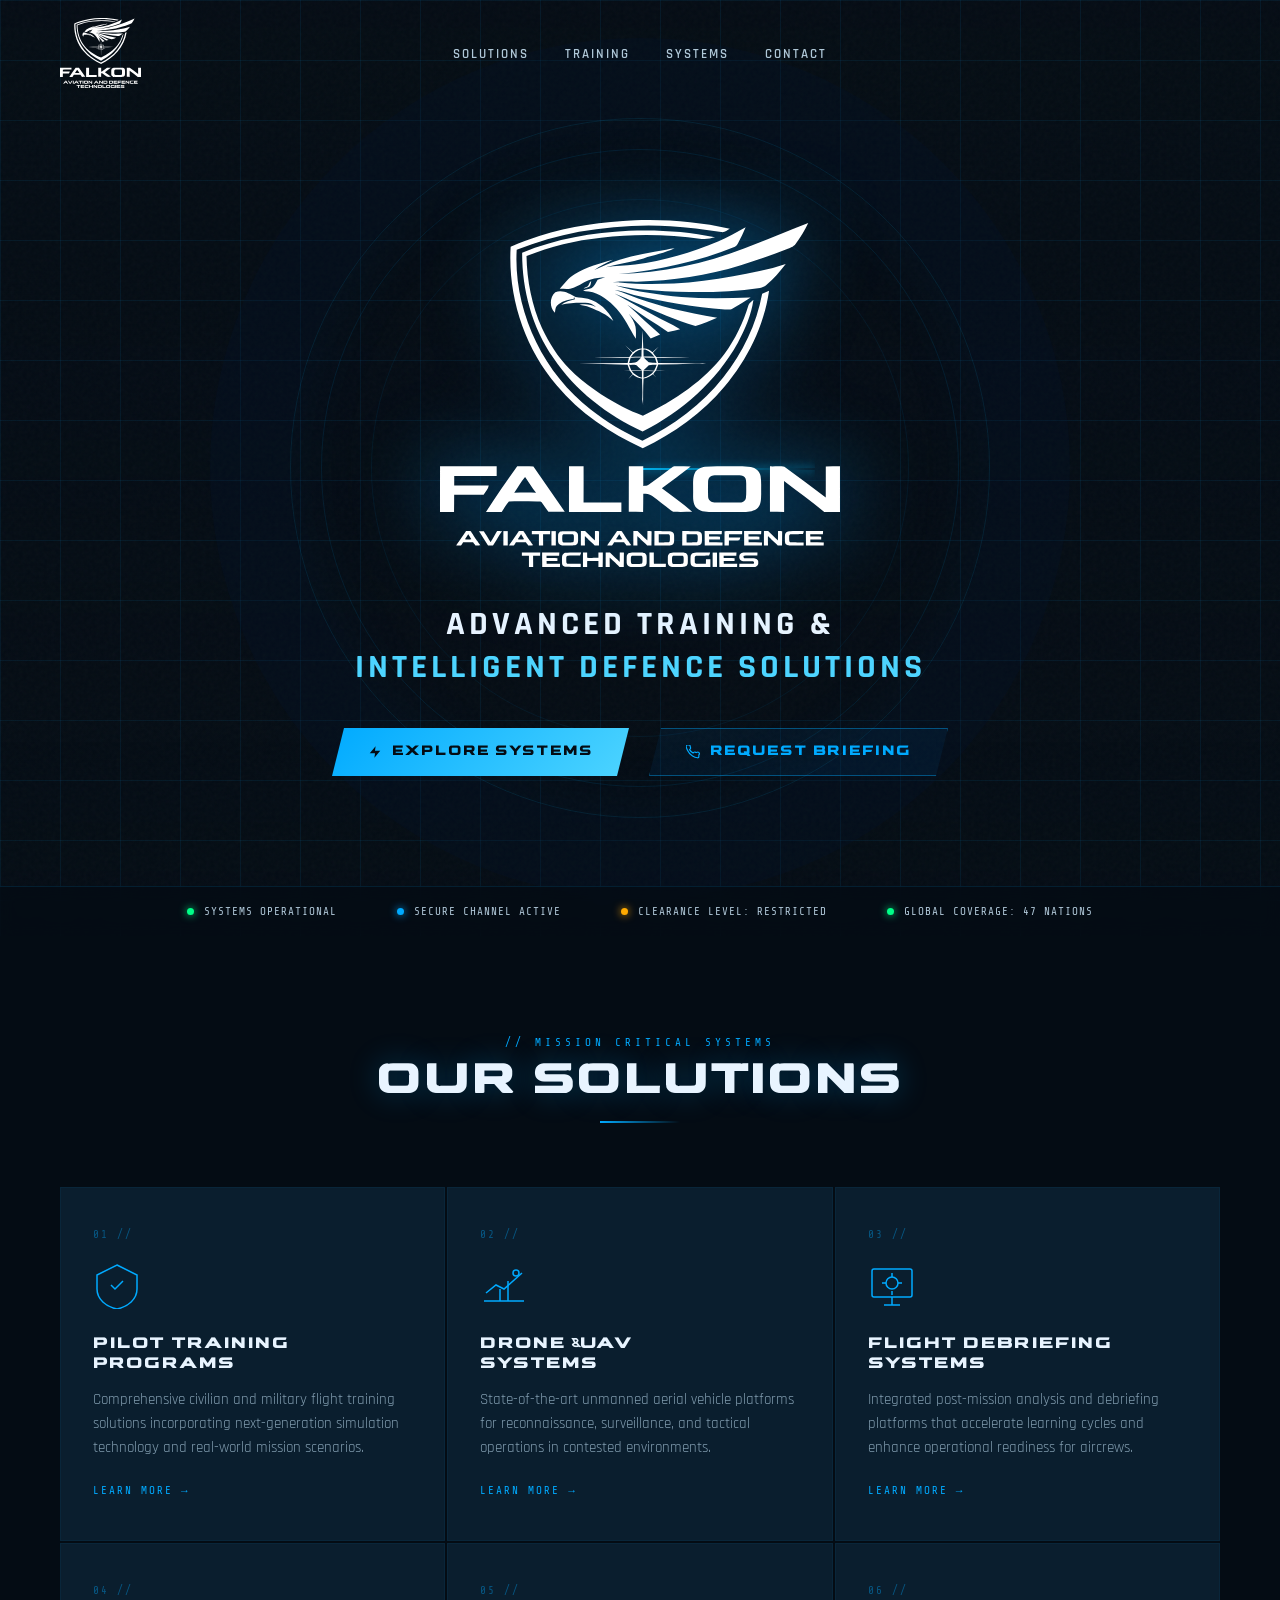
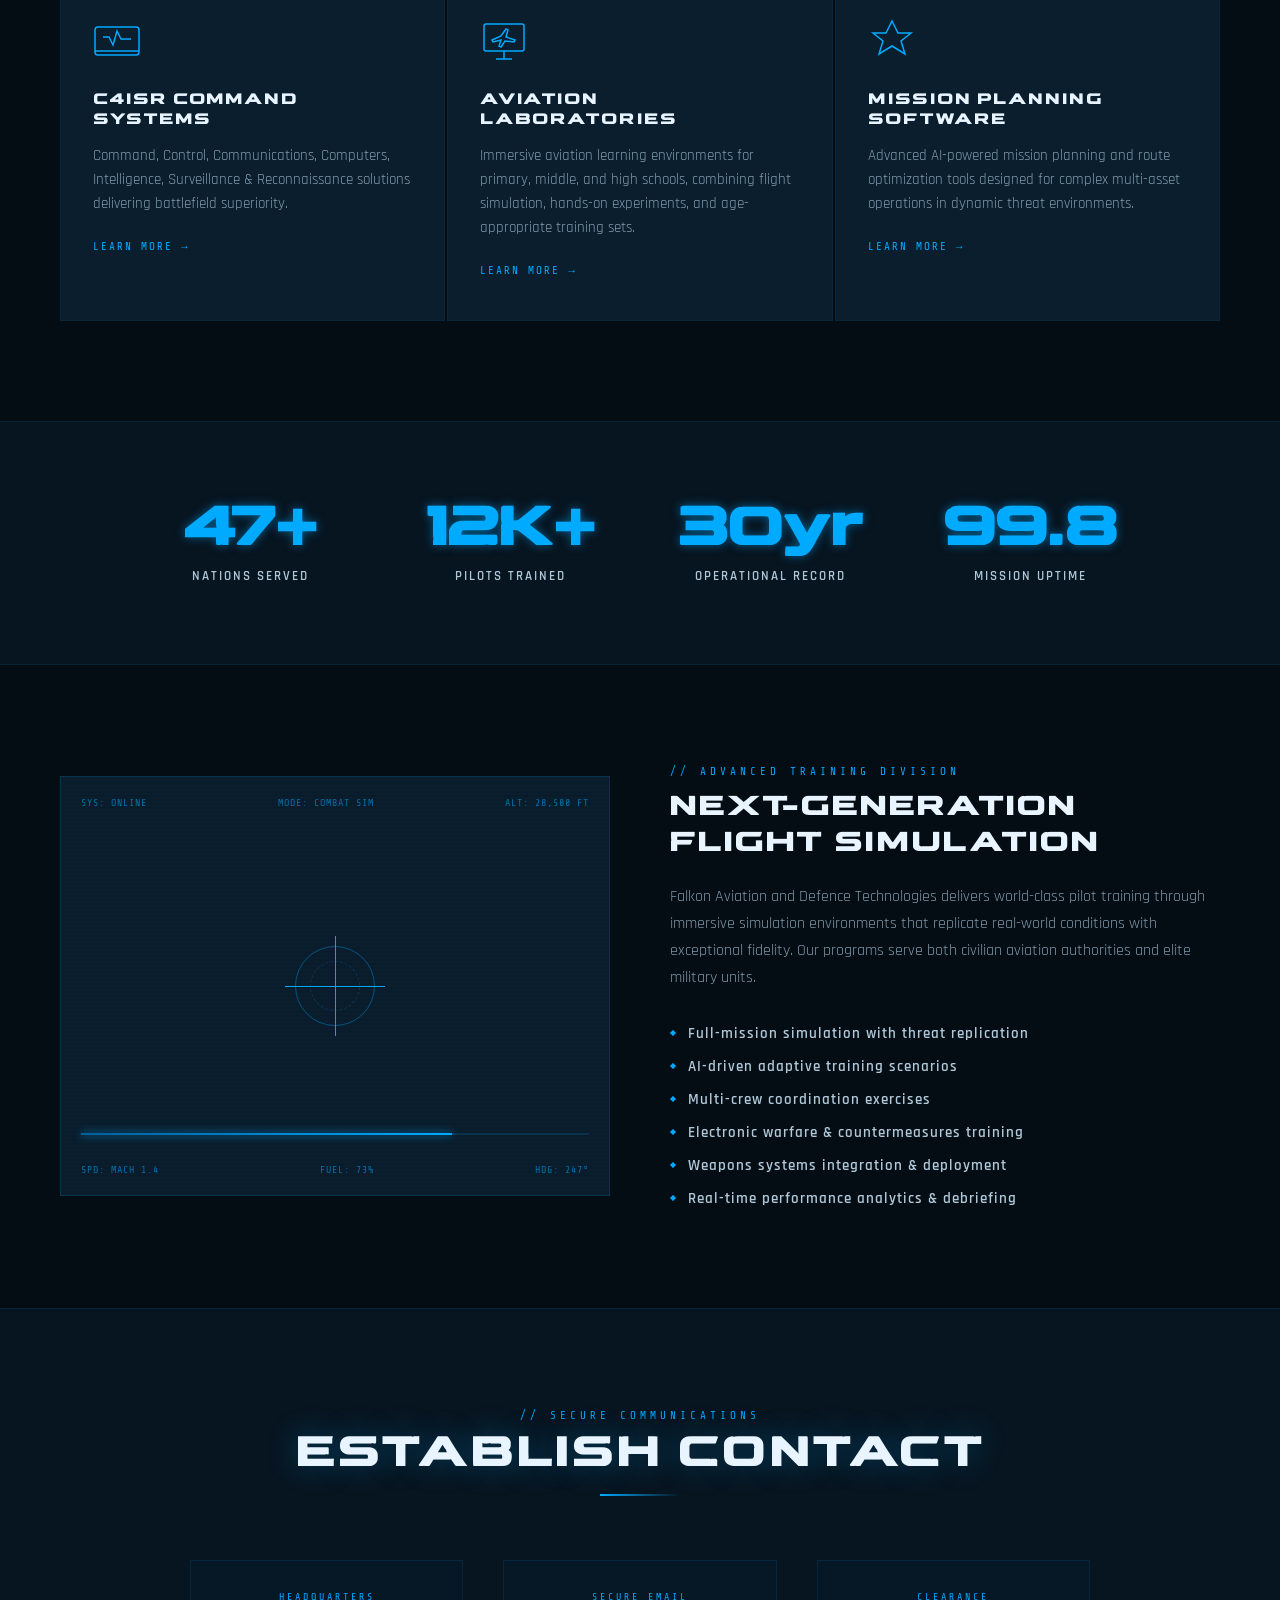
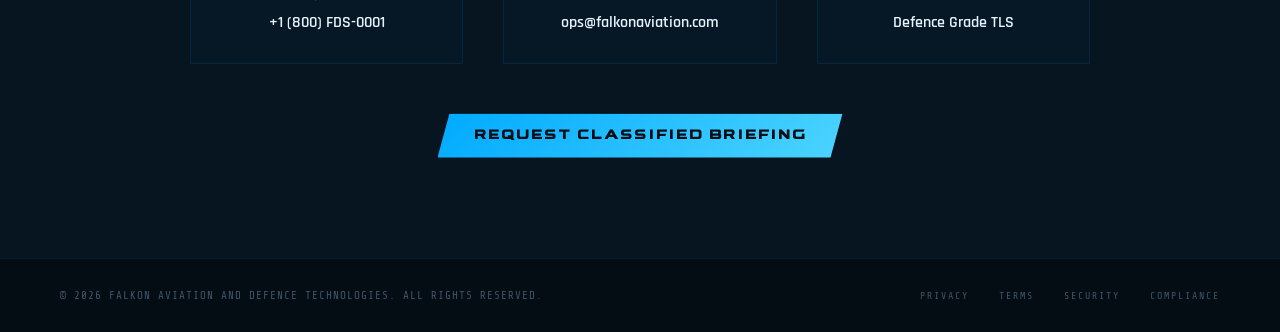
==== commit 28e509b1: "feat: add aviation laboratories solution" ====
--- a/docs/index.html
+++ b/docs/index.html
@@ -1350,17 +1350,13 @@
       <a href="intelligence-surveillance.html" class="sol-card">
         <div class="sol-number">05 //</div>
         <svg class="sol-icon" viewBox="0 0 48 48" fill="none" stroke="#00aaff" stroke-width="1.5">
-          <circle cx="24" cy="24" r="16" />
-          <circle cx="24" cy="24" r="8" />
-          <circle cx="24" cy="24" r="2" />
-          <line x1="24" y1="8" x2="24" y2="16" />
-          <line x1="24" y1="32" x2="24" y2="40" />
-          <line x1="8" y1="24" x2="16" y2="24" />
-          <line x1="32" y1="24" x2="40" y2="24" />
+          <rect x="4" y="7" width="40" height="27" rx="2" />
+          <path d="M16 42h16M24 34v8" />
+          <path d="M12 23l9-4 5-7 2 1-2 7 9 3-1 2-9-1-4 6-2-1 2-6-8 2z" />
         </svg>
-        <div class="sol-title">Intelligence &<br>Surveillance</div>
-        <p class="sol-desc">Multi-domain intelligence fusion platforms enabling real-time situational awareness across
-          air, land, sea, space, and cyber domains.</p>
+        <div class="sol-title">Aviation<br>Laboratories</div>
+        <p class="sol-desc">Immersive aviation learning environments for primary, middle, and high schools, combining
+          flight simulation, hands-on experiments, and age-appropriate training sets.</p>
         <span class="sol-link">Learn More →</span>
       </a>
 
@@ -1488,4 +1484,4 @@
 
 </body>
 
-</html>+</html>
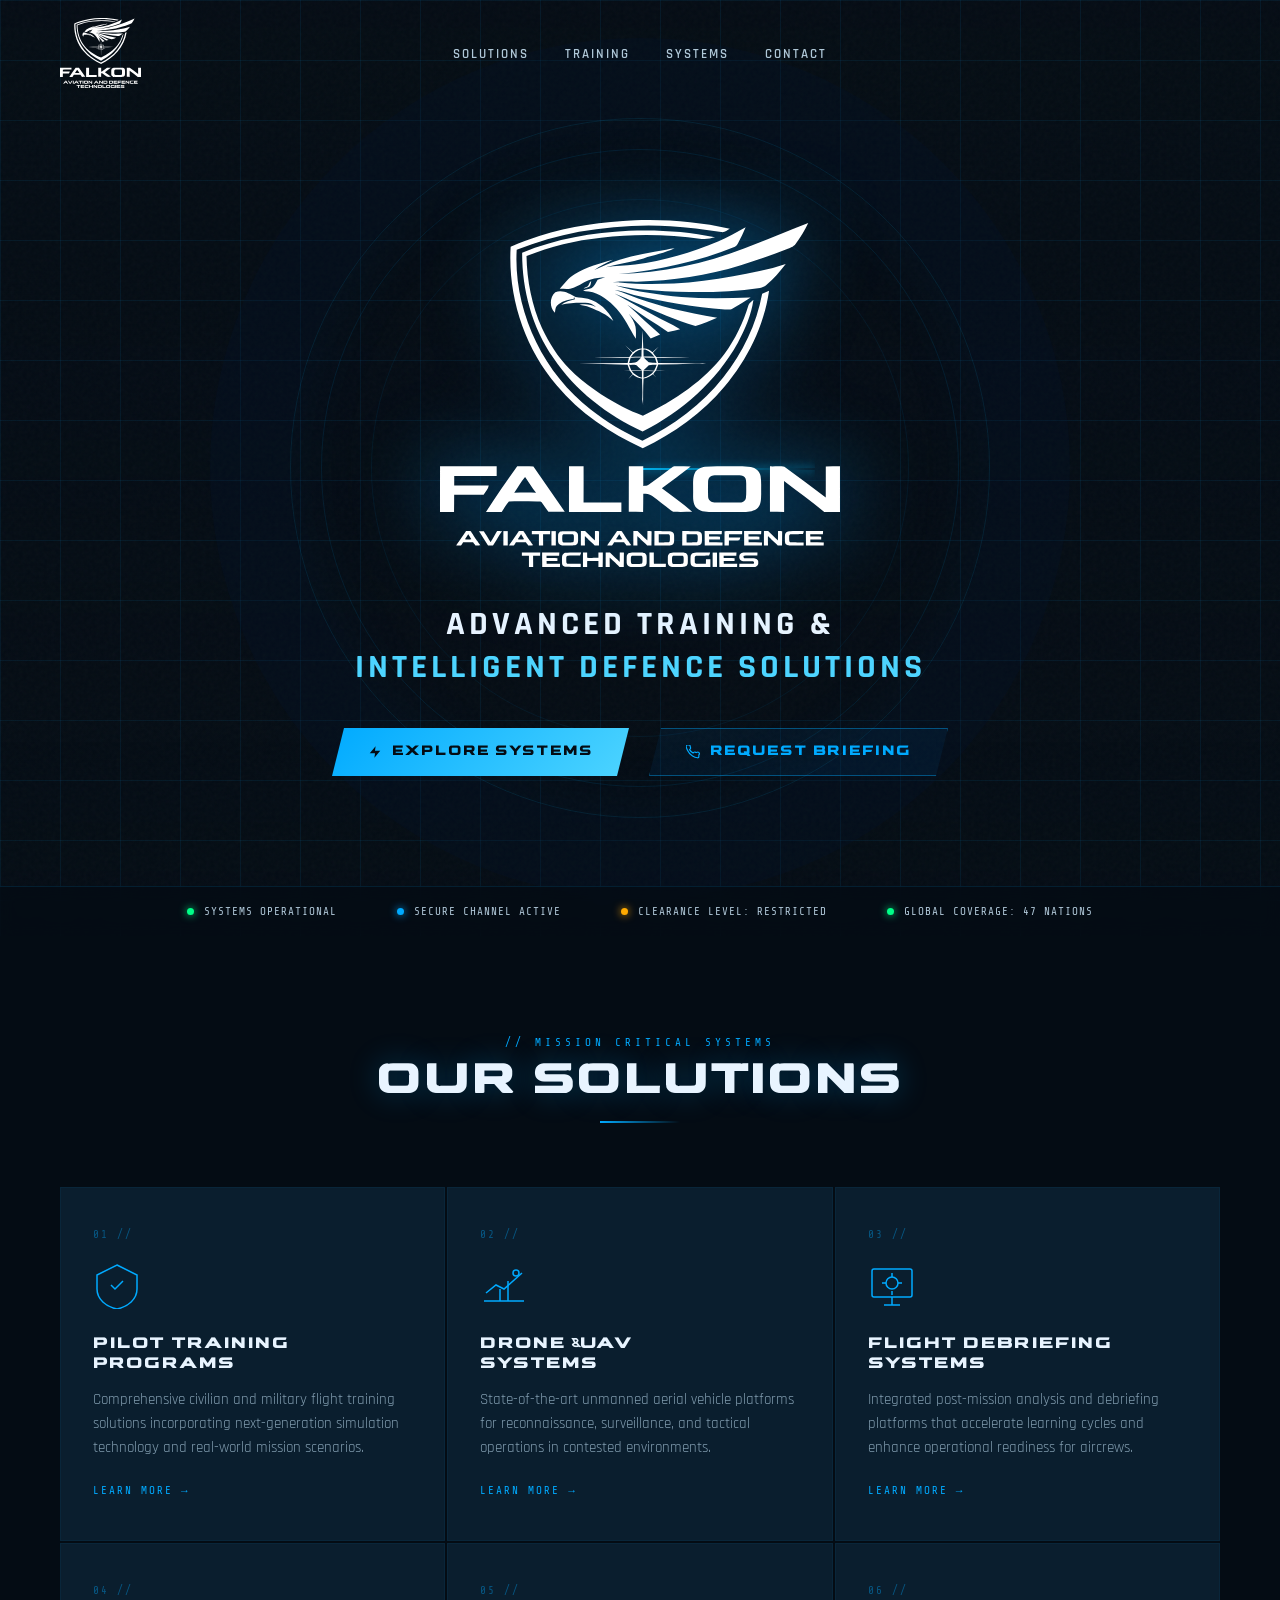
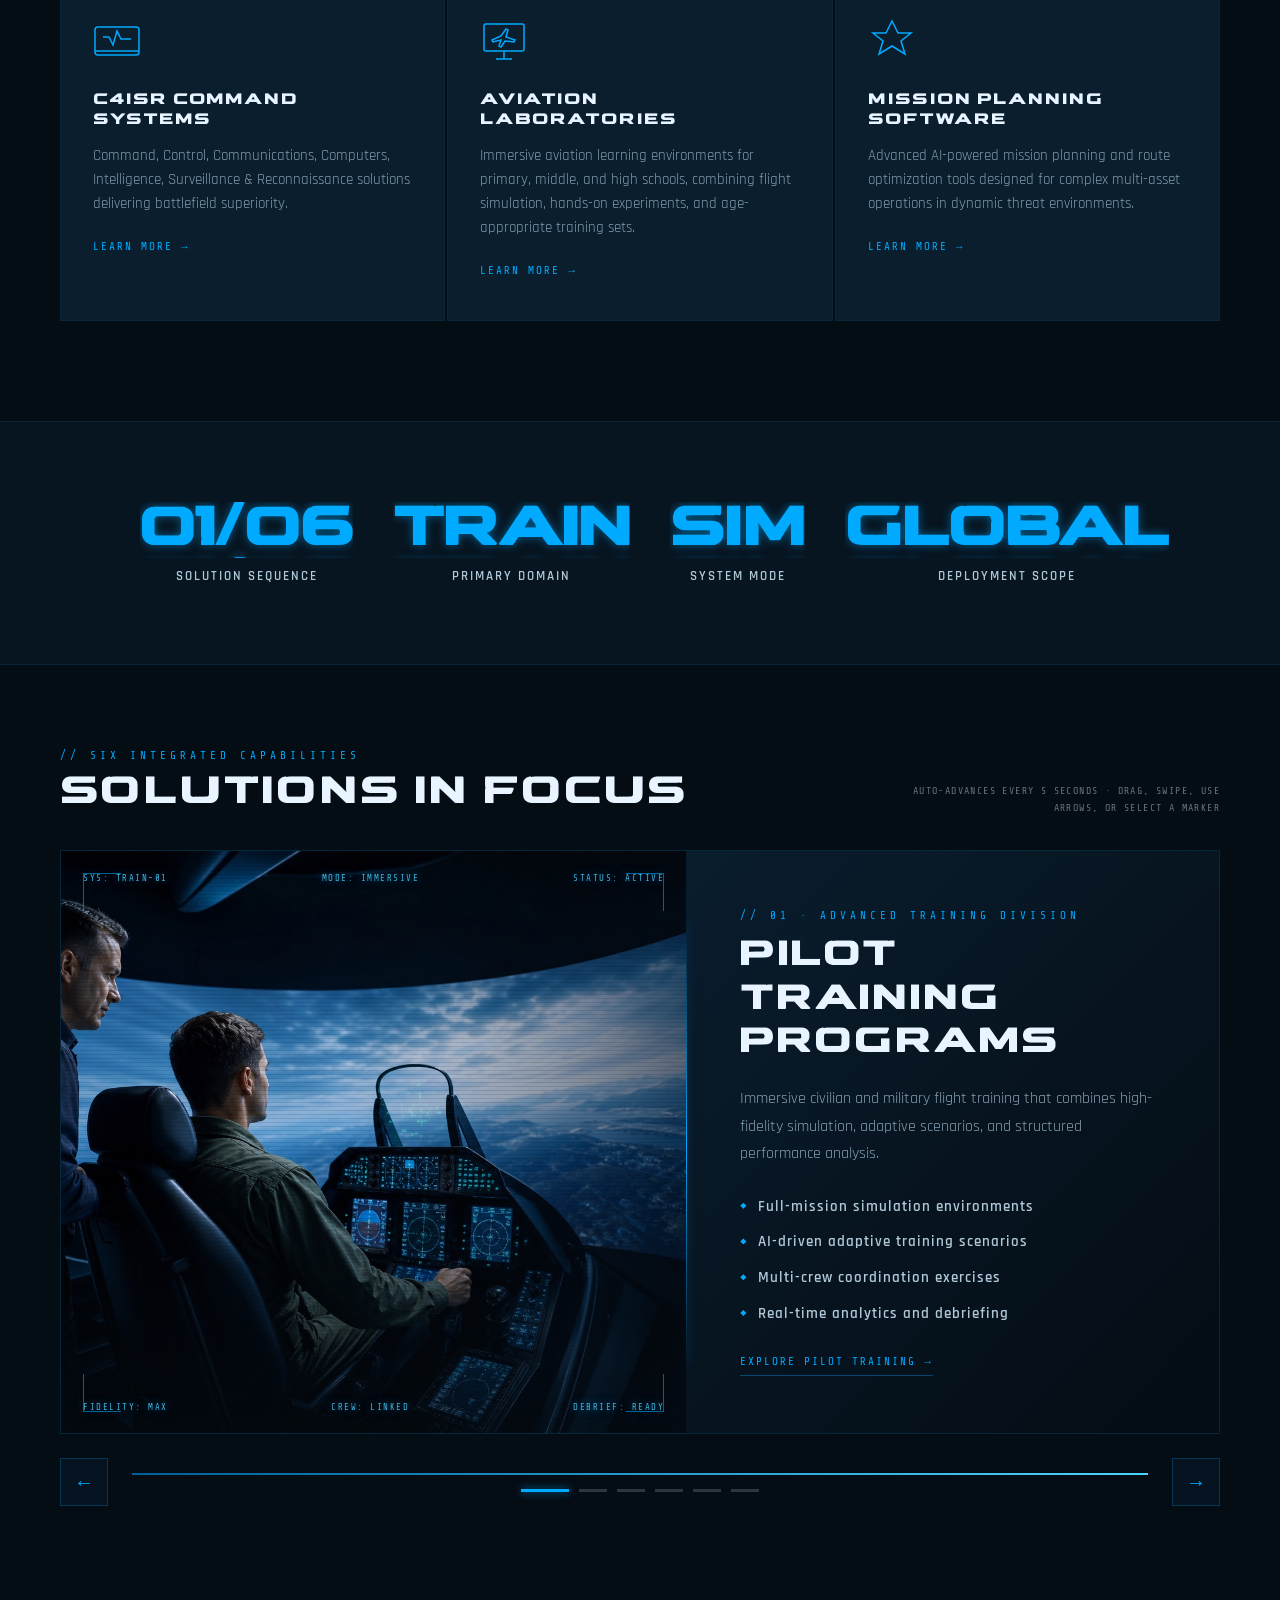
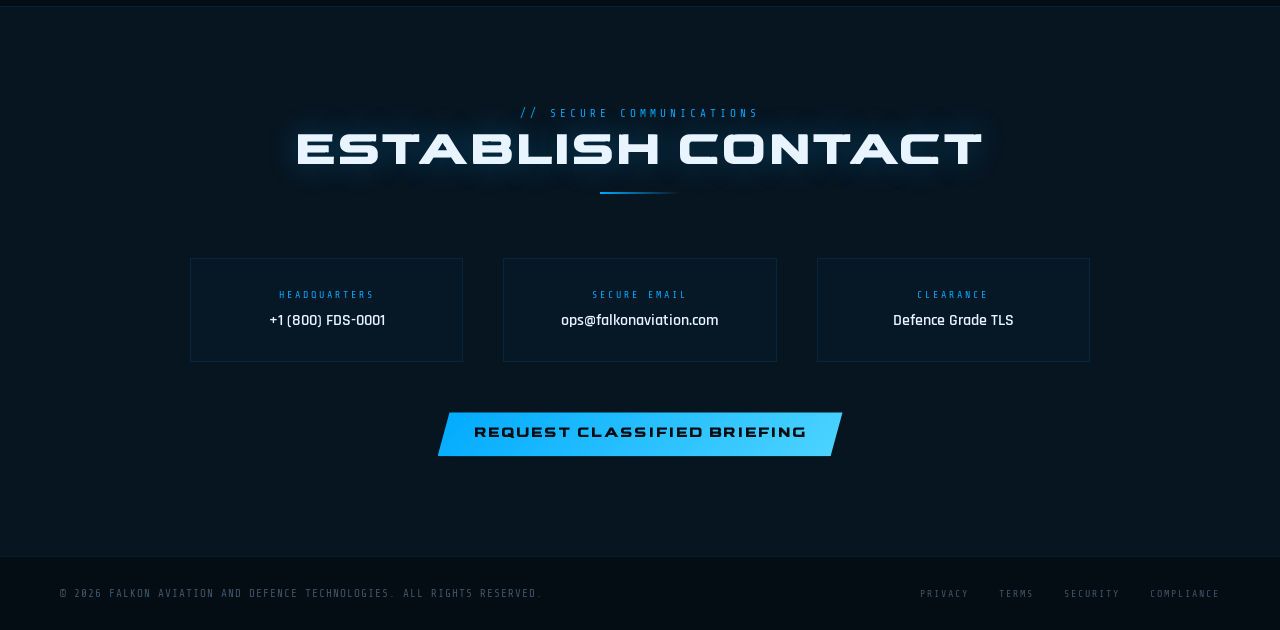
==== commit 052871d3: "feat: add interactive solutions carousel" ====
--- a/docs/index.html
+++ b/docs/index.html
@@ -13,6 +13,7 @@
   <link
     href="https://fonts.googleapis.com/css2?family=Rajdhani:wght@300;400;500;600;700&family=Share+Tech+Mono&display=swap"
     rel="stylesheet">
+  <script src="script.js" defer></script>
   <style>
     @font-face {
       font-family: 'FalkonFont';
@@ -710,6 +711,33 @@
       text-shadow: var(--glow-sm);
       line-height: 1;
       margin-bottom: 10px;
+      height: 1em;
+      overflow: hidden;
+      position: relative;
+    }
+
+    .stat-reel {
+      height: 200%;
+      display: grid;
+      grid-template-rows: repeat(2, 1fr);
+      transform: translateY(0);
+      transition: transform 0.55s cubic-bezier(0.22, 1, 0.36, 1);
+      will-change: transform;
+    }
+
+    .stat-num.is-rolling .stat-reel {
+      transform: translateY(-50%);
+    }
+
+    .stat-num.is-resetting .stat-reel {
+      transition: none;
+    }
+
+    .stat-value {
+      display: flex;
+      align-items: center;
+      justify-content: center;
+      white-space: nowrap;
     }
 
     .stat-label {
@@ -904,6 +932,317 @@
       box-shadow: 0 0 6px var(--blue-core);
       flex-shrink: 0;
       clip-path: polygon(50% 0%, 100% 50%, 50% 100%, 0% 50%);
+    }
+
+    /* ── SOLUTION SHOWCASE CAROUSEL ── */
+    .solution-showcase {
+      background: var(--dark);
+      overflow: hidden;
+      padding-top: 84px;
+    }
+
+    .showcase-shell {
+      max-width: 1320px;
+      margin: 0 auto;
+    }
+
+    .showcase-heading {
+      display: flex;
+      align-items: end;
+      justify-content: space-between;
+      gap: 32px;
+      margin-bottom: 34px;
+    }
+
+    .showcase-heading h2 {
+      font-family: 'FalkonFont', monospace;
+      font-size: clamp(22px, 3.4vw, 38px);
+      letter-spacing: 4px;
+      line-height: 1.15;
+      text-transform: uppercase;
+      color: var(--white);
+    }
+
+    .showcase-kicker {
+      font-family: 'Share Tech Mono', monospace;
+      font-size: 11px;
+      letter-spacing: 4px;
+      color: var(--blue-core);
+      text-transform: uppercase;
+      margin-bottom: 10px;
+    }
+
+    .showcase-instruction {
+      max-width: 330px;
+      font-family: 'Share Tech Mono', monospace;
+      font-size: 10px;
+      line-height: 1.7;
+      letter-spacing: 1.4px;
+      text-align: right;
+      text-transform: uppercase;
+      color: rgba(176, 200, 216, 0.55);
+    }
+
+    .solution-carousel {
+      position: relative;
+    }
+
+    .carousel-viewport {
+      overflow: hidden;
+      border: 1px solid rgba(0, 170, 255, 0.14);
+      background: rgba(7, 21, 32, 0.65);
+      cursor: grab;
+      touch-action: pan-y;
+      user-select: none;
+    }
+
+    .carousel-viewport.is-dragging {
+      cursor: grabbing;
+    }
+
+    .carousel-track {
+      display: flex;
+      transform: translate3d(0, 0, 0);
+      transition: transform 0.78s cubic-bezier(0.22, 1, 0.36, 1);
+      will-change: transform;
+    }
+
+    .carousel-track.is-dragging {
+      transition: none;
+    }
+
+    .carousel-track.is-resetting {
+      transition: none;
+    }
+
+    .solution-slide {
+      min-width: 100%;
+      display: grid;
+      grid-template-columns: minmax(0, 1.08fr) minmax(380px, 0.92fr);
+      align-items: stretch;
+    }
+
+    .showcase-visual {
+      position: relative;
+      min-height: 540px;
+      overflow: hidden;
+      background: var(--dark3);
+    }
+
+    .showcase-visual img {
+      position: absolute;
+      inset: 0;
+      width: 100%;
+      height: 100%;
+      object-fit: cover;
+      transform: scale(1.035);
+      transition: transform 5.4s ease;
+      pointer-events: none;
+    }
+
+    .solution-slide.is-active .showcase-visual img {
+      transform: scale(1);
+    }
+
+    .showcase-visual::before {
+      content: '';
+      position: absolute;
+      inset: 0;
+      z-index: 1;
+      background: linear-gradient(90deg, rgba(4, 12, 20, 0.04) 45%, rgba(4, 12, 20, 0.58) 100%),
+        linear-gradient(0deg, rgba(4, 12, 20, 0.62) 0%, transparent 42%);
+      pointer-events: none;
+    }
+
+    .showcase-visual::after {
+      content: '';
+      position: absolute;
+      inset: 0;
+      z-index: 2;
+      background: repeating-linear-gradient(0deg, transparent, transparent 3px, rgba(0, 0, 0, 0.11) 3px, rgba(0, 0, 0, 0.11) 4px);
+      pointer-events: none;
+    }
+
+    .visual-hud {
+      position: absolute;
+      inset: 22px;
+      z-index: 3;
+      display: flex;
+      flex-direction: column;
+      justify-content: space-between;
+      pointer-events: none;
+    }
+
+    .visual-hud-top,
+    .visual-hud-bottom {
+      display: flex;
+      justify-content: space-between;
+      gap: 18px;
+      font-family: 'Share Tech Mono', monospace;
+      font-size: 9px;
+      letter-spacing: 1.5px;
+      text-transform: uppercase;
+      color: rgba(77, 212, 255, 0.82);
+      text-shadow: 0 0 10px rgba(0, 170, 255, 0.6);
+    }
+
+    .visual-frame-corner {
+      position: absolute;
+      width: 38px;
+      height: 38px;
+      border-color: rgba(0, 170, 255, 0.56);
+      border-style: solid;
+    }
+
+    .visual-frame-corner.top-left { top: 0; left: 0; border-width: 1px 0 0 1px; }
+    .visual-frame-corner.top-right { top: 0; right: 0; border-width: 1px 1px 0 0; }
+    .visual-frame-corner.bottom-left { bottom: 0; left: 0; border-width: 0 0 1px 1px; }
+    .visual-frame-corner.bottom-right { right: 0; bottom: 0; border-width: 0 1px 1px 0; }
+
+    .showcase-content {
+      display: flex;
+      flex-direction: column;
+      justify-content: center;
+      padding: 58px 54px;
+      background: linear-gradient(135deg, rgba(10, 30, 46, 0.96), rgba(4, 12, 20, 0.98));
+      position: relative;
+    }
+
+    .showcase-content::before {
+      content: '';
+      position: absolute;
+      left: 0;
+      top: 12%;
+      bottom: 12%;
+      width: 1px;
+      background: linear-gradient(transparent, var(--blue-core), transparent);
+      box-shadow: var(--glow-sm);
+    }
+
+    .showcase-content h3 {
+      font-family: 'FalkonFont', monospace;
+      font-size: clamp(22px, 2.8vw, 36px);
+      font-weight: 700;
+      letter-spacing: 3px;
+      text-transform: uppercase;
+      color: var(--white);
+      margin-bottom: 20px;
+      line-height: 1.22;
+    }
+
+    .showcase-content p {
+      font-size: 16px;
+      color: rgba(180, 210, 230, 0.72);
+      line-height: 1.72;
+      margin-bottom: 28px;
+    }
+
+    .showcase-link {
+      align-self: flex-start;
+      font-family: 'Share Tech Mono', monospace;
+      font-size: 11px;
+      letter-spacing: 2px;
+      text-transform: uppercase;
+      color: var(--blue-core);
+      text-decoration: none;
+      border-bottom: 1px solid rgba(0, 170, 255, 0.35);
+      padding-bottom: 7px;
+      transition: color 0.2s, border-color 0.2s;
+    }
+
+    .showcase-link:hover,
+    .showcase-link:focus-visible {
+      color: var(--blue-bright);
+      border-color: var(--blue-bright);
+    }
+
+    .carousel-controls {
+      display: grid;
+      grid-template-columns: auto minmax(160px, 1fr) auto;
+      align-items: center;
+      gap: 24px;
+      padding-top: 24px;
+    }
+
+    .carousel-arrow {
+      width: 48px;
+      height: 48px;
+      border: 1px solid rgba(0, 170, 255, 0.24);
+      background: rgba(0, 100, 170, 0.08);
+      color: var(--blue-core);
+      font-size: 20px;
+      cursor: pointer;
+      transition: border-color 0.2s, background 0.2s, color 0.2s;
+    }
+
+    .carousel-arrow:hover,
+    .carousel-arrow:focus-visible {
+      border-color: var(--blue-core);
+      background: rgba(0, 170, 255, 0.13);
+      color: var(--blue-bright);
+    }
+
+    .carousel-navigation {
+      display: grid;
+      gap: 14px;
+    }
+
+    .carousel-progress {
+      height: 2px;
+      overflow: hidden;
+      background: rgba(0, 170, 255, 0.12);
+    }
+
+    .carousel-progress-fill {
+      display: block;
+      width: 100%;
+      height: 100%;
+      background: linear-gradient(90deg, var(--blue-dim), var(--blue-bright));
+      box-shadow: 0 0 8px var(--blue-core);
+      transform: scaleX(0);
+      transform-origin: left;
+    }
+
+    .carousel-progress-fill.is-running {
+      animation: carousel-progress 5s linear forwards;
+    }
+
+    @keyframes carousel-progress {
+      to { transform: scaleX(1); }
+    }
+
+    .carousel-dots {
+      display: flex;
+      justify-content: center;
+      gap: 10px;
+    }
+
+    .carousel-dot {
+      width: 28px;
+      height: 3px;
+      padding: 0;
+      border: 0;
+      background: rgba(176, 200, 216, 0.22);
+      cursor: pointer;
+      transition: width 0.3s, background 0.3s, box-shadow 0.3s;
+    }
+
+    .carousel-dot[aria-current="true"] {
+      width: 48px;
+      background: var(--blue-core);
+      box-shadow: 0 0 8px rgba(0, 170, 255, 0.7);
+    }
+
+    .carousel-status {
+      position: absolute;
+      width: 1px;
+      height: 1px;
+      padding: 0;
+      margin: -1px;
+      overflow: hidden;
+      clip: rect(0, 0, 0, 0);
+      white-space: nowrap;
+      border: 0;
     }
 
     /* ── CONTACT ── */
@@ -1189,6 +1528,122 @@
 
       .status-bar {
         display: none;
+      }
+    }
+    .showcase-content .feature-list {
+      margin-bottom: 30px;
+    }
+
+    .showcase-content .feature-list li {
+      align-items: flex-start;
+      line-height: 1.45;
+    }
+
+    .showcase-content .feature-list li::before {
+      margin-top: 7px;
+    }
+
+    @media (max-width: 900px) {
+      .solution-slide {
+        grid-template-columns: 1fr;
+      }
+
+      .showcase-heading {
+        align-items: flex-start;
+        flex-direction: column;
+      }
+
+      .showcase-instruction {
+        max-width: none;
+        text-align: left;
+      }
+
+      .showcase-visual {
+        min-height: 390px;
+      }
+
+      .showcase-content {
+        padding: 44px 34px 48px;
+      }
+
+      .showcase-content::before {
+        top: 0;
+        left: 10%;
+        right: 10%;
+        bottom: auto;
+        width: auto;
+        height: 1px;
+      }
+    }
+
+    @media (max-width: 560px) {
+      .stats {
+        padding: 54px 20px;
+      }
+
+      .stats-inner {
+        gap: 32px 14px;
+      }
+
+      .stat-num {
+        font-size: clamp(25px, 10vw, 38px);
+      }
+
+      .stat-label {
+        font-size: 10px;
+        letter-spacing: 1.3px;
+      }
+
+      .showcase-visual {
+        min-height: 300px;
+      }
+
+      .visual-hud {
+        inset: 14px;
+      }
+
+      .visual-hud-top span:nth-child(2),
+      .visual-hud-bottom span:nth-child(2) {
+        display: none;
+      }
+
+      .showcase-content {
+        padding: 38px 24px 42px;
+      }
+
+      .showcase-content h3 {
+        font-size: clamp(18px, 6vw, 24px);
+        letter-spacing: 1.5px;
+      }
+
+      .carousel-controls {
+        grid-template-columns: 42px minmax(0, 1fr) 42px;
+        gap: 12px;
+      }
+
+      .carousel-arrow {
+        width: 42px;
+        height: 42px;
+      }
+
+      .carousel-dot {
+        width: 15px;
+      }
+
+      .carousel-dot[aria-current="true"] {
+        width: 28px;
+      }
+    }
+
+    @media (prefers-reduced-motion: reduce) {
+      .carousel-track,
+      .showcase-visual img,
+      .stat-reel {
+        transition-duration: 0.01ms;
+      }
+
+      .carousel-progress-fill.is-running {
+        animation: none;
       }
     }
   </style>
@@ -1377,68 +1832,172 @@
   <div class="stats">
     <div class="stats-inner">
       <div>
-        <div class="stat-num">47+</div>
-        <div class="stat-label">Nations Served</div>
+        <div class="stat-num" data-solution-counter="0">
+          <div class="stat-reel"><span class="stat-value stat-current">01/06</span><span class="stat-value stat-next" aria-hidden="true">01/06</span></div>
+        </div>
+        <div class="stat-label">Solution Sequence</div>
       </div>
       <div>
-        <div class="stat-num">12K+</div>
-        <div class="stat-label">Pilots Trained</div>
+        <div class="stat-num" data-solution-counter="1">
+          <div class="stat-reel"><span class="stat-value stat-current">TRAIN</span><span class="stat-value stat-next" aria-hidden="true">TRAIN</span></div>
+        </div>
+        <div class="stat-label">Primary Domain</div>
       </div>
       <div>
-        <div class="stat-num">30yr</div>
-        <div class="stat-label">Operational Record</div>
+        <div class="stat-num" data-solution-counter="2">
+          <div class="stat-reel"><span class="stat-value stat-current">SIM</span><span class="stat-value stat-next" aria-hidden="true">SIM</span></div>
+        </div>
+        <div class="stat-label">System Mode</div>
       </div>
       <div>
-        <div class="stat-num">99.8%</div>
-        <div class="stat-label">Mission Uptime</div>
+        <div class="stat-num" data-solution-counter="3">
+          <div class="stat-reel"><span class="stat-value stat-current">GLOBAL</span><span class="stat-value stat-next" aria-hidden="true">GLOBAL</span></div>
+        </div>
+        <div class="stat-label">Deployment Scope</div>
       </div>
     </div>
   </div>
 
-  <!-- TRAINING -->
-  <section class="training" id="training">
-    <div class="training-inner">
-      <div class="training-visual">
-        <div class="hud-screen">
-          <div class="hud-top">
-            <span>SYS: ONLINE</span>
-            <span>MODE: COMBAT SIM</span>
-            <span>ALT: 28,500 FT</span>
+  <!-- SOLUTION SHOWCASE -->
+  <section class="solution-showcase" id="training" aria-labelledby="showcase-title">
+    <div class="showcase-shell">
+      <div class="showcase-heading">
+        <div>
+          <div class="showcase-kicker">// Six Integrated Capabilities</div>
+          <h2 id="showcase-title">Solutions in Focus</h2>
+        </div>
+        <p class="showcase-instruction">Auto-advances every 5 seconds · Drag, swipe, use arrows, or select a marker</p>
+      </div>
+
+      <div class="solution-carousel" data-solution-carousel tabindex="0" aria-roledescription="carousel" aria-label="Falkon solutions">
+        <div class="carousel-viewport">
+          <div class="carousel-track">
+            <article class="solution-slide is-active" aria-hidden="false" data-counter-values="01/06|TRAIN|SIM|GLOBAL">
+              <div class="showcase-visual">
+                <img src="assets/solutions/pilot-training.jpg" alt="Pilot and instructor inside an advanced flight simulator" width="1536" height="1024" fetchpriority="high">
+                <div class="visual-hud" aria-hidden="true">
+                  <div class="visual-hud-top"><span>SYS: TRAIN-01</span><span>MODE: IMMERSIVE</span><span>STATUS: ACTIVE</span></div>
+                  <div class="visual-hud-bottom"><span>FIDELITY: MAX</span><span>CREW: LINKED</span><span>DEBRIEF: READY</span></div>
+                  <i class="visual-frame-corner top-left"></i><i class="visual-frame-corner top-right"></i><i class="visual-frame-corner bottom-left"></i><i class="visual-frame-corner bottom-right"></i>
+                </div>
+              </div>
+              <div class="showcase-content">
+                <div class="section-label">// 01 · Advanced Training Division</div>
+                <h3>Pilot Training Programs</h3>
+                <p>Immersive civilian and military flight training that combines high-fidelity simulation, adaptive scenarios, and structured performance analysis.</p>
+                <ul class="feature-list"><li>Full-mission simulation environments</li><li>AI-driven adaptive training scenarios</li><li>Multi-crew coordination exercises</li><li>Real-time analytics and debriefing</li></ul>
+                <a class="showcase-link" href="pilot-training.html">Explore Pilot Training →</a>
+              </div>
+            </article>
+
+            <article class="solution-slide" aria-hidden="true" data-counter-values="02/06|UAV|24/7|REMOTE">
+              <div class="showcase-visual">
+                <img src="assets/solutions/drone-uav.jpg" alt="Tactical unmanned aerial vehicle undergoing ground checks at blue hour" width="1536" height="1024" loading="lazy">
+                <div class="visual-hud" aria-hidden="true">
+                  <div class="visual-hud-top"><span>SYS: UAV-02</span><span>LINK: SECURE</span><span>STATUS: ONLINE</span></div>
+                  <div class="visual-hud-bottom"><span>ENDURANCE: EXT</span><span>PAYLOAD: MODULAR</span><span>CONTROL: REMOTE</span></div>
+                  <i class="visual-frame-corner top-left"></i><i class="visual-frame-corner top-right"></i><i class="visual-frame-corner bottom-left"></i><i class="visual-frame-corner bottom-right"></i>
+                </div>
+              </div>
+              <div class="showcase-content">
+                <div class="section-label">// 02 · Unmanned Systems Division</div>
+                <h3>Drone & UAV Systems</h3>
+                <p>Modular unmanned platforms engineered for persistent observation, demanding environments, and reliable remote operations.</p>
+                <ul class="feature-list"><li>Long-endurance fixed-wing platforms</li><li>Multi-sensor payload integration</li><li>Secure command and control links</li><li>Autonomous route and mission support</li></ul>
+                <a class="showcase-link" href="drone-uav.html">Explore UAV Systems →</a>
+              </div>
+            </article>
+
+            <article class="solution-slide" aria-hidden="true" data-counter-values="03/06|DATA|360°|LIVE">
+              <div class="showcase-visual">
+                <img src="assets/solutions/flight-debriefing.jpg" alt="Aircrew reviewing mission telemetry in a flight debriefing room" width="1536" height="1024" loading="lazy">
+                <div class="visual-hud" aria-hidden="true">
+                  <div class="visual-hud-top"><span>SYS: DBRF-03</span><span>FEEDS: SYNC</span><span>STATUS: REVIEW</span></div>
+                  <div class="visual-hud-bottom"><span>VIDEO: MULTI</span><span>TELEMETRY: LIVE</span><span>LESSONS: CAPTURED</span></div>
+                  <i class="visual-frame-corner top-left"></i><i class="visual-frame-corner top-right"></i><i class="visual-frame-corner bottom-left"></i><i class="visual-frame-corner bottom-right"></i>
+                </div>
+              </div>
+              <div class="showcase-content">
+                <div class="section-label">// 03 · Mission Learning Division</div>
+                <h3>Flight Debriefing Systems</h3>
+                <p>Integrated post-mission review environments that synchronize video, telemetry, communications, and instructor insight into one clear operational picture.</p>
+                <ul class="feature-list"><li>Multi-source mission reconstruction</li><li>Synchronized video and telemetry</li><li>Collaborative instructor annotation</li><li>Searchable performance records</li></ul>
+                <a class="showcase-link" href="flight-debriefing.html">Explore Debriefing →</a>
+              </div>
+            </article>
+
+            <article class="solution-slide" aria-hidden="true" data-counter-values="04/06|C4ISR|MULTI|SECURE">
+              <div class="showcase-visual">
+                <img src="assets/solutions/c4isr.jpg" alt="Team coordinating multi-domain information in a C4ISR command center" width="1536" height="1024" loading="lazy">
+                <div class="visual-hud" aria-hidden="true">
+                  <div class="visual-hud-top"><span>SYS: C4ISR-04</span><span>DOMAINS: FUSED</span><span>STATUS: SECURE</span></div>
+                  <div class="visual-hud-bottom"><span>DATA: UNIFIED</span><span>COMMAND: LINKED</span><span>PICTURE: COMMON</span></div>
+                  <i class="visual-frame-corner top-left"></i><i class="visual-frame-corner top-right"></i><i class="visual-frame-corner bottom-left"></i><i class="visual-frame-corner bottom-right"></i>
+                </div>
+              </div>
+              <div class="showcase-content">
+                <div class="section-label">// 04 · Command Systems Division</div>
+                <h3>C4ISR Command Systems</h3>
+                <p>A unified command environment that fuses communications, computing, intelligence, surveillance, and reconnaissance into faster decisions.</p>
+                <ul class="feature-list"><li>Common operational picture</li><li>Multi-domain data fusion</li><li>Resilient secure communications</li><li>Role-based decision support</li></ul>
+                <a class="showcase-link" href="c4isr.html">Explore C4ISR →</a>
+              </div>
+            </article>
+
+            <article class="solution-slide" aria-hidden="true" data-counter-values="05/06|LAB|STEM|K–12">
+              <div class="showcase-visual">
+                <img src="assets/solutions/aviation-laboratories.jpg" alt="Students learning with flight simulators and aerodynamics experiments in an aviation laboratory" width="1536" height="1024" loading="lazy">
+                <div class="visual-hud" aria-hidden="true">
+                  <div class="visual-hud-top"><span>SYS: LAB-05</span><span>LEVEL: K–12</span><span>STATUS: LEARNING</span></div>
+                  <div class="visual-hud-bottom"><span>SIM: READY</span><span>STEM: APPLIED</span><span>MINDSET: AVIATION</span></div>
+                  <i class="visual-frame-corner top-left"></i><i class="visual-frame-corner top-right"></i><i class="visual-frame-corner bottom-left"></i><i class="visual-frame-corner bottom-right"></i>
+                </div>
+              </div>
+              <div class="showcase-content">
+                <div class="section-label">// 05 · Aviation Education Division</div>
+                <h3>Aviation Laboratories</h3>
+                <p>Turnkey aviation learning environments for primary, middle, and high schools—combining simulators, experiments, and age-appropriate training sets.</p>
+                <ul class="feature-list"><li>Student flight simulator stations</li><li>Hands-on aerodynamics experiments</li><li>Level-based aviation curricula</li><li>Modular classroom and equipment design</li></ul>
+                <a class="showcase-link" href="intelligence-surveillance.html">Explore Aviation Labs →</a>
+              </div>
+            </article>
+
+            <article class="solution-slide" aria-hidden="true" data-counter-values="06/06|PLAN|AI|READY">
+              <div class="showcase-visual">
+                <img src="assets/solutions/mission-planning.jpg" alt="Aviation specialists collaborating around a digital mission planning table" width="1536" height="1024" loading="lazy">
+                <div class="visual-hud" aria-hidden="true">
+                  <div class="visual-hud-top"><span>SYS: PLAN-06</span><span>ROUTES: OPTIMIZED</span><span>STATUS: READY</span></div>
+                  <div class="visual-hud-bottom"><span>ASSETS: MULTI</span><span>THREATS: MODELED</span><span>PLAN: SHARED</span></div>
+                  <i class="visual-frame-corner top-left"></i><i class="visual-frame-corner top-right"></i><i class="visual-frame-corner bottom-left"></i><i class="visual-frame-corner bottom-right"></i>
+                </div>
+              </div>
+              <div class="showcase-content">
+                <div class="section-label">// 06 · Mission Software Division</div>
+                <h3>Mission Planning Software</h3>
+                <p>AI-assisted planning tools that help teams coordinate assets, optimize routes, assess constraints, and adapt missions as conditions change.</p>
+                <ul class="feature-list"><li>Multi-asset route optimization</li><li>Threat and terrain-aware planning</li><li>Collaborative plan development</li><li>Rapid in-mission replanning</li></ul>
+                <a class="showcase-link" href="mission-planning.html">Explore Mission Planning →</a>
+              </div>
+            </article>
           </div>
-
-          <div class="hud-center">
-            <div class="crosshair">
-              <div class="crosshair-ring"></div>
-              <div class="crosshair-ring-2"></div>
+        </div>
+
+        <div class="carousel-controls">
+          <button class="carousel-arrow carousel-prev" type="button" aria-label="Previous solution">←</button>
+          <div class="carousel-navigation">
+            <div class="carousel-progress" aria-hidden="true"><span class="carousel-progress-fill"></span></div>
+            <div class="carousel-dots" role="tablist" aria-label="Select a solution">
+              <button class="carousel-dot" type="button" role="tab" aria-label="Pilot Training Programs" aria-current="true"></button>
+              <button class="carousel-dot" type="button" role="tab" aria-label="Drone and UAV Systems" aria-current="false"></button>
+              <button class="carousel-dot" type="button" role="tab" aria-label="Flight Debriefing Systems" aria-current="false"></button>
+              <button class="carousel-dot" type="button" role="tab" aria-label="C4ISR Command Systems" aria-current="false"></button>
+              <button class="carousel-dot" type="button" role="tab" aria-label="Aviation Laboratories" aria-current="false"></button>
+              <button class="carousel-dot" type="button" role="tab" aria-label="Mission Planning Software" aria-current="false"></button>
             </div>
           </div>
-
-          <div class="hud-bar">
-            <div class="hud-bar-fill"></div>
-          </div>
-
-          <div class="hud-bottom">
-            <span>SPD: MACH 1.4</span>
-            <span>FUEL: 73%</span>
-            <span>HDG: 247°</span>
-          </div>
+          <button class="carousel-arrow carousel-next" type="button" aria-label="Next solution">→</button>
         </div>
-      </div>
-
-      <div class="training-content">
-        <div class="section-label">// ADVANCED TRAINING DIVISION</div>
-        <h3>Next-Generation<br>Flight Simulation</h3>
-        <p>Falkon Aviation and Defence Technologies delivers world-class pilot training through immersive simulation
-          environments that replicate real-world conditions with exceptional fidelity. Our programs serve both civilian
-          aviation authorities and elite military units.</p>
-        <ul class="feature-list">
-          <li>Full-mission simulation with threat replication</li>
-          <li>AI-driven adaptive training scenarios</li>
-          <li>Multi-crew coordination exercises</li>
-          <li>Electronic warfare & countermeasures training</li>
-          <li>Weapons systems integration & deployment</li>
-          <li>Real-time performance analytics & debriefing</li>
-        </ul>
+        <p class="carousel-status" aria-live="polite">Showing solution 1 of 6: Pilot Training Programs</p>
       </div>
     </div>
   </section>
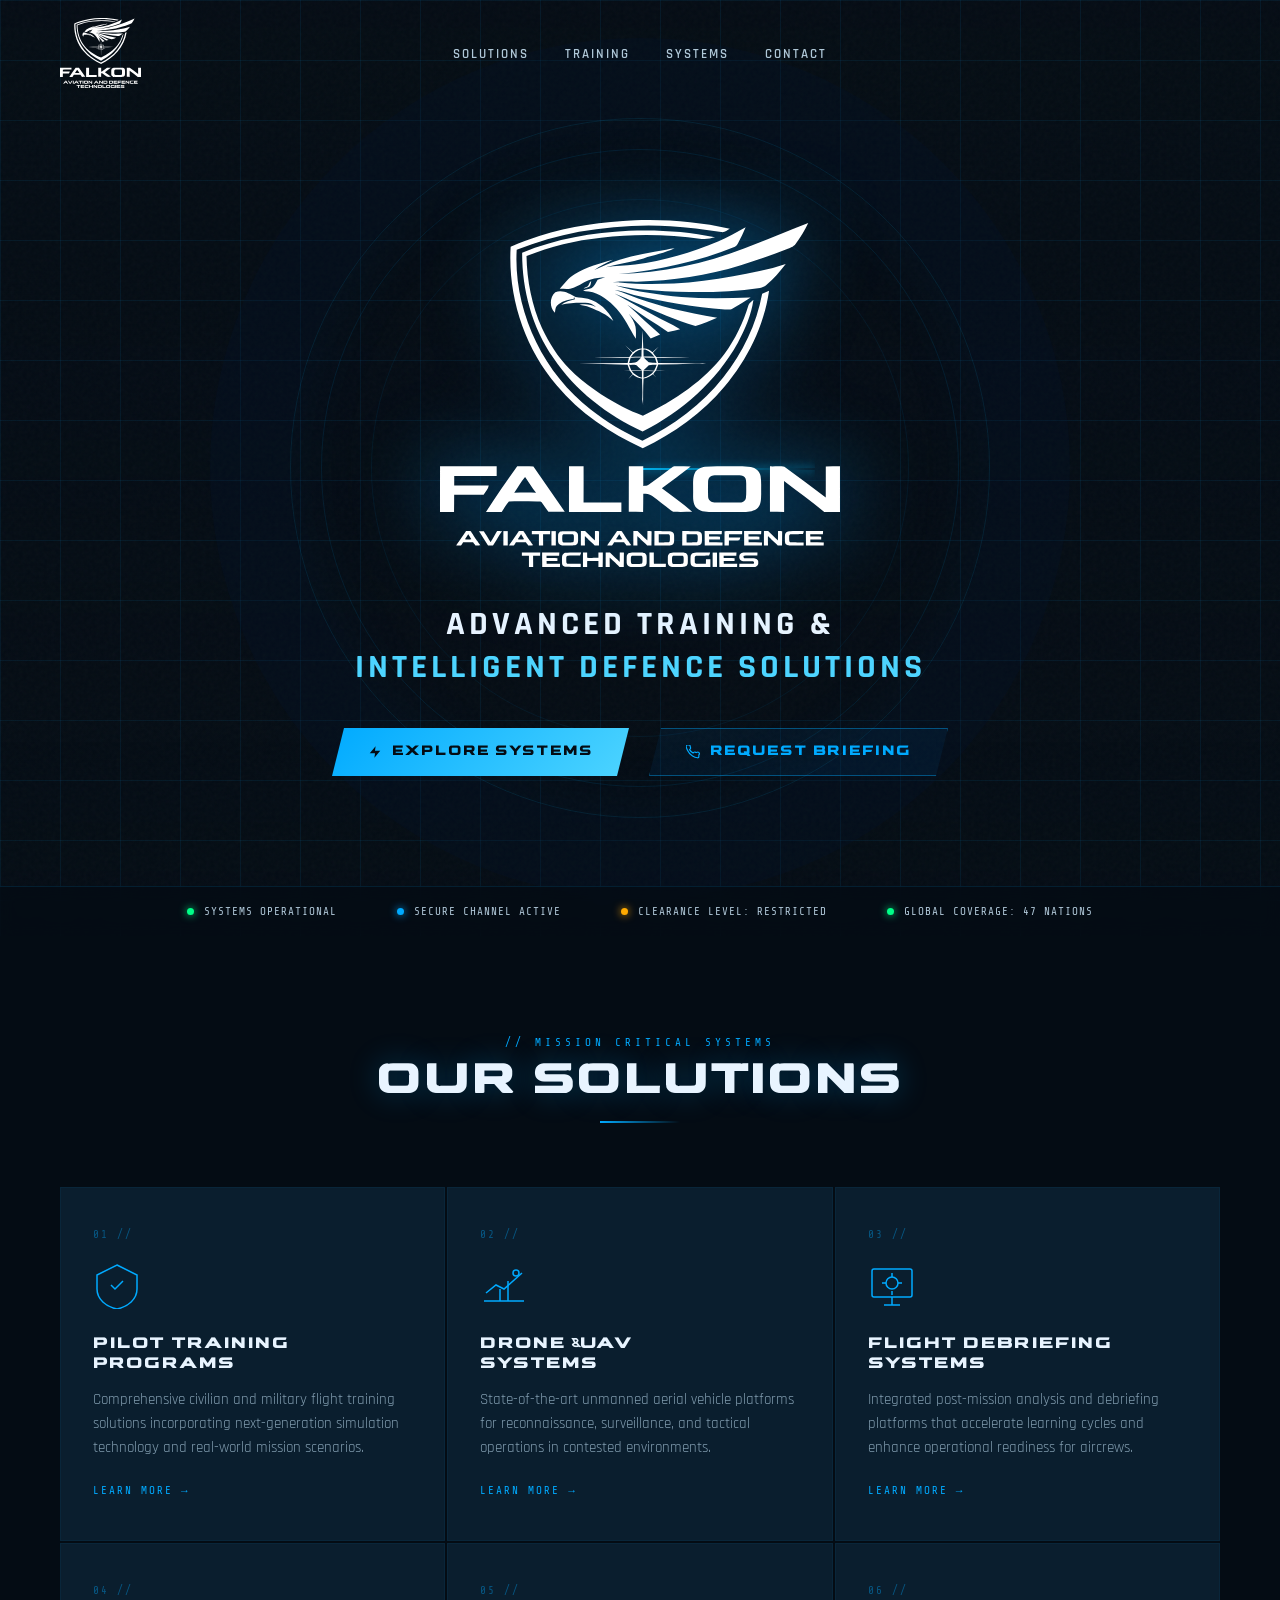
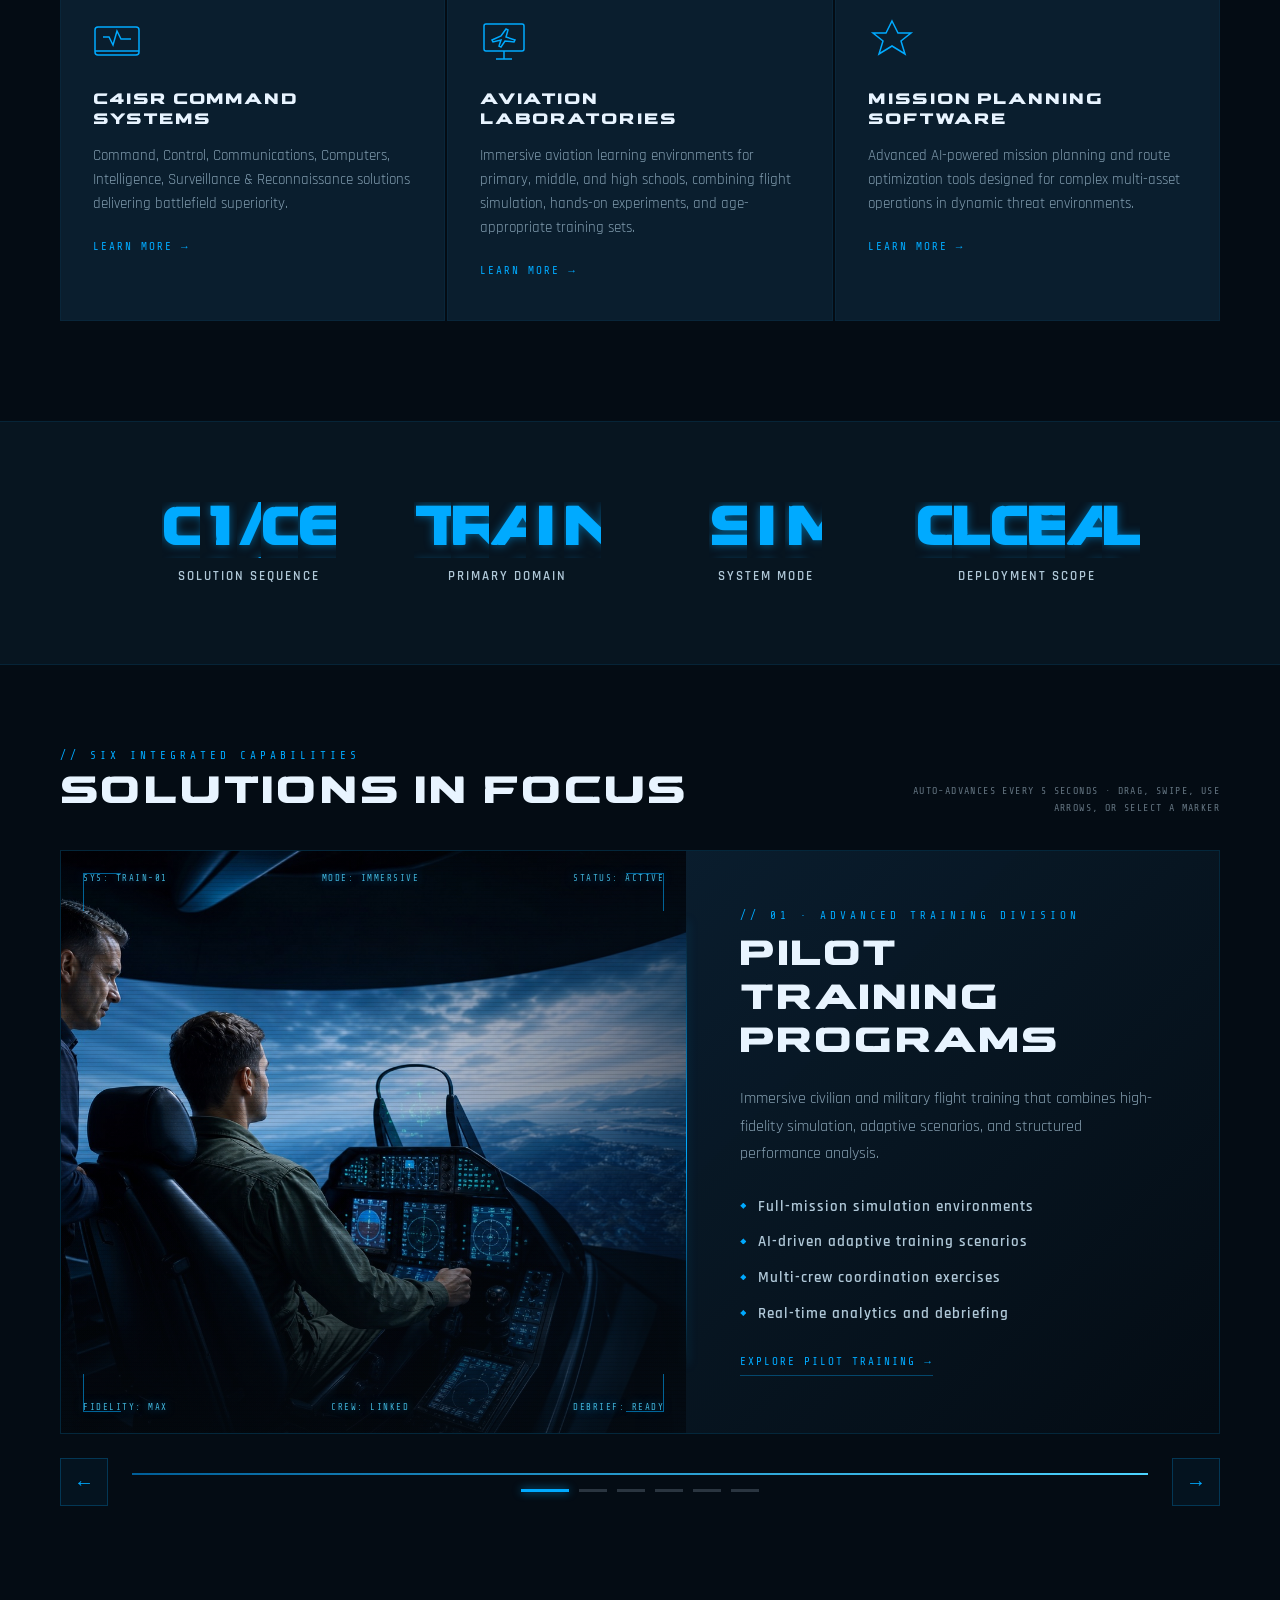
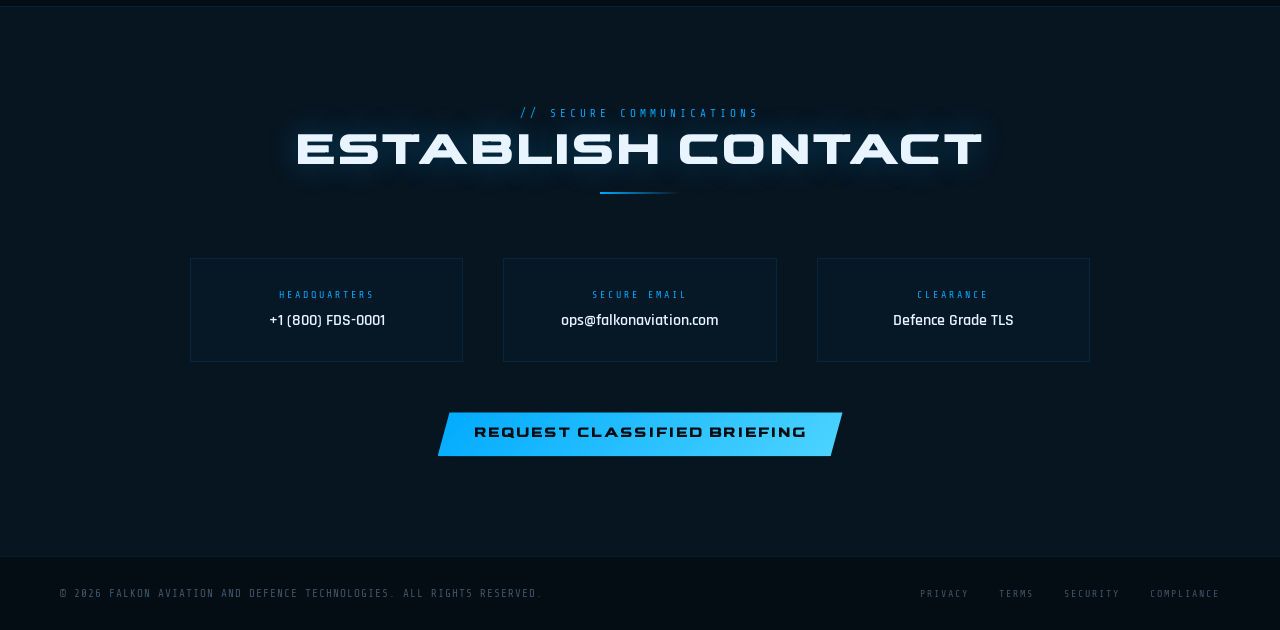
==== commit 99709251: "feat: animate counters per character" ====
--- a/docs/index.html
+++ b/docs/index.html
@@ -714,6 +714,9 @@
       height: 1em;
       overflow: hidden;
       position: relative;
+      display: flex;
+      align-items: flex-start;
+      justify-content: center;
     }
 
     .stat-reel {
@@ -738,6 +741,51 @@
       align-items: center;
       justify-content: center;
       white-space: nowrap;
+    }
+
+    .stat-characters {
+      display: flex;
+      align-items: flex-start;
+      justify-content: center;
+      height: 1em;
+    }
+
+    .stat-char {
+      display: block;
+      width: 0.67em;
+      height: 1em;
+      overflow: hidden;
+      flex: 0 0 auto;
+    }
+
+    .stat-char.is-narrow {
+      width: 0.42em;
+    }
+
+    .stat-char.is-space {
+      width: 0.34em;
+    }
+
+    .stat-char-reel {
+      height: 200%;
+      display: grid;
+      grid-template-rows: repeat(2, 1fr);
+      transform: translateY(0);
+      transition: transform 0.48s cubic-bezier(0.22, 1, 0.36, 1);
+      transition-delay: var(--char-delay, 0ms);
+      will-change: transform;
+    }
+
+    .stat-num.is-rolling .stat-char-reel {
+      transform: translateY(-50%);
+    }
+
+    .stat-char-value {
+      display: flex;
+      align-items: center;
+      justify-content: center;
+      height: 100%;
+      white-space: pre;
     }
 
     .stat-label {
@@ -1638,7 +1686,8 @@
     @media (prefers-reduced-motion: reduce) {
       .carousel-track,
       .showcase-visual img,
-      .stat-reel {
+      .stat-reel,
+      .stat-char-reel {
         transition-duration: 0.01ms;
       }
 
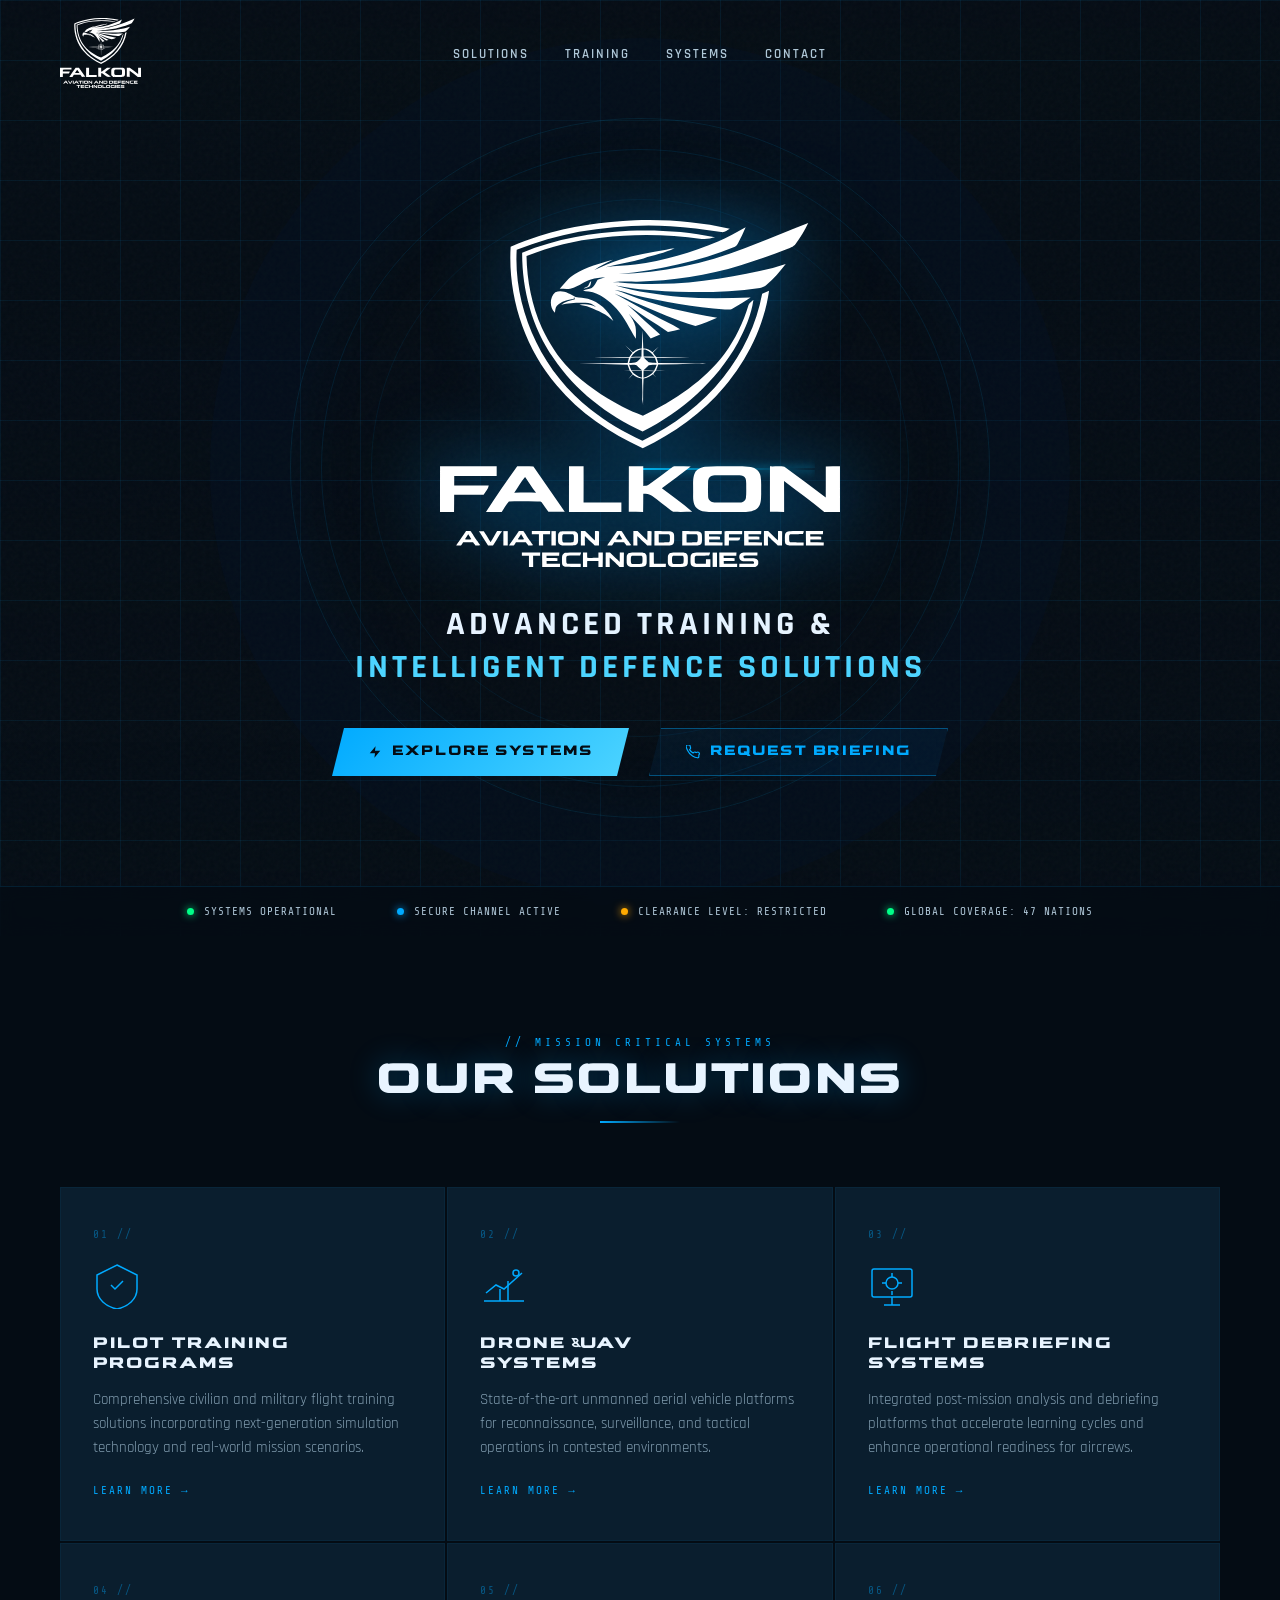
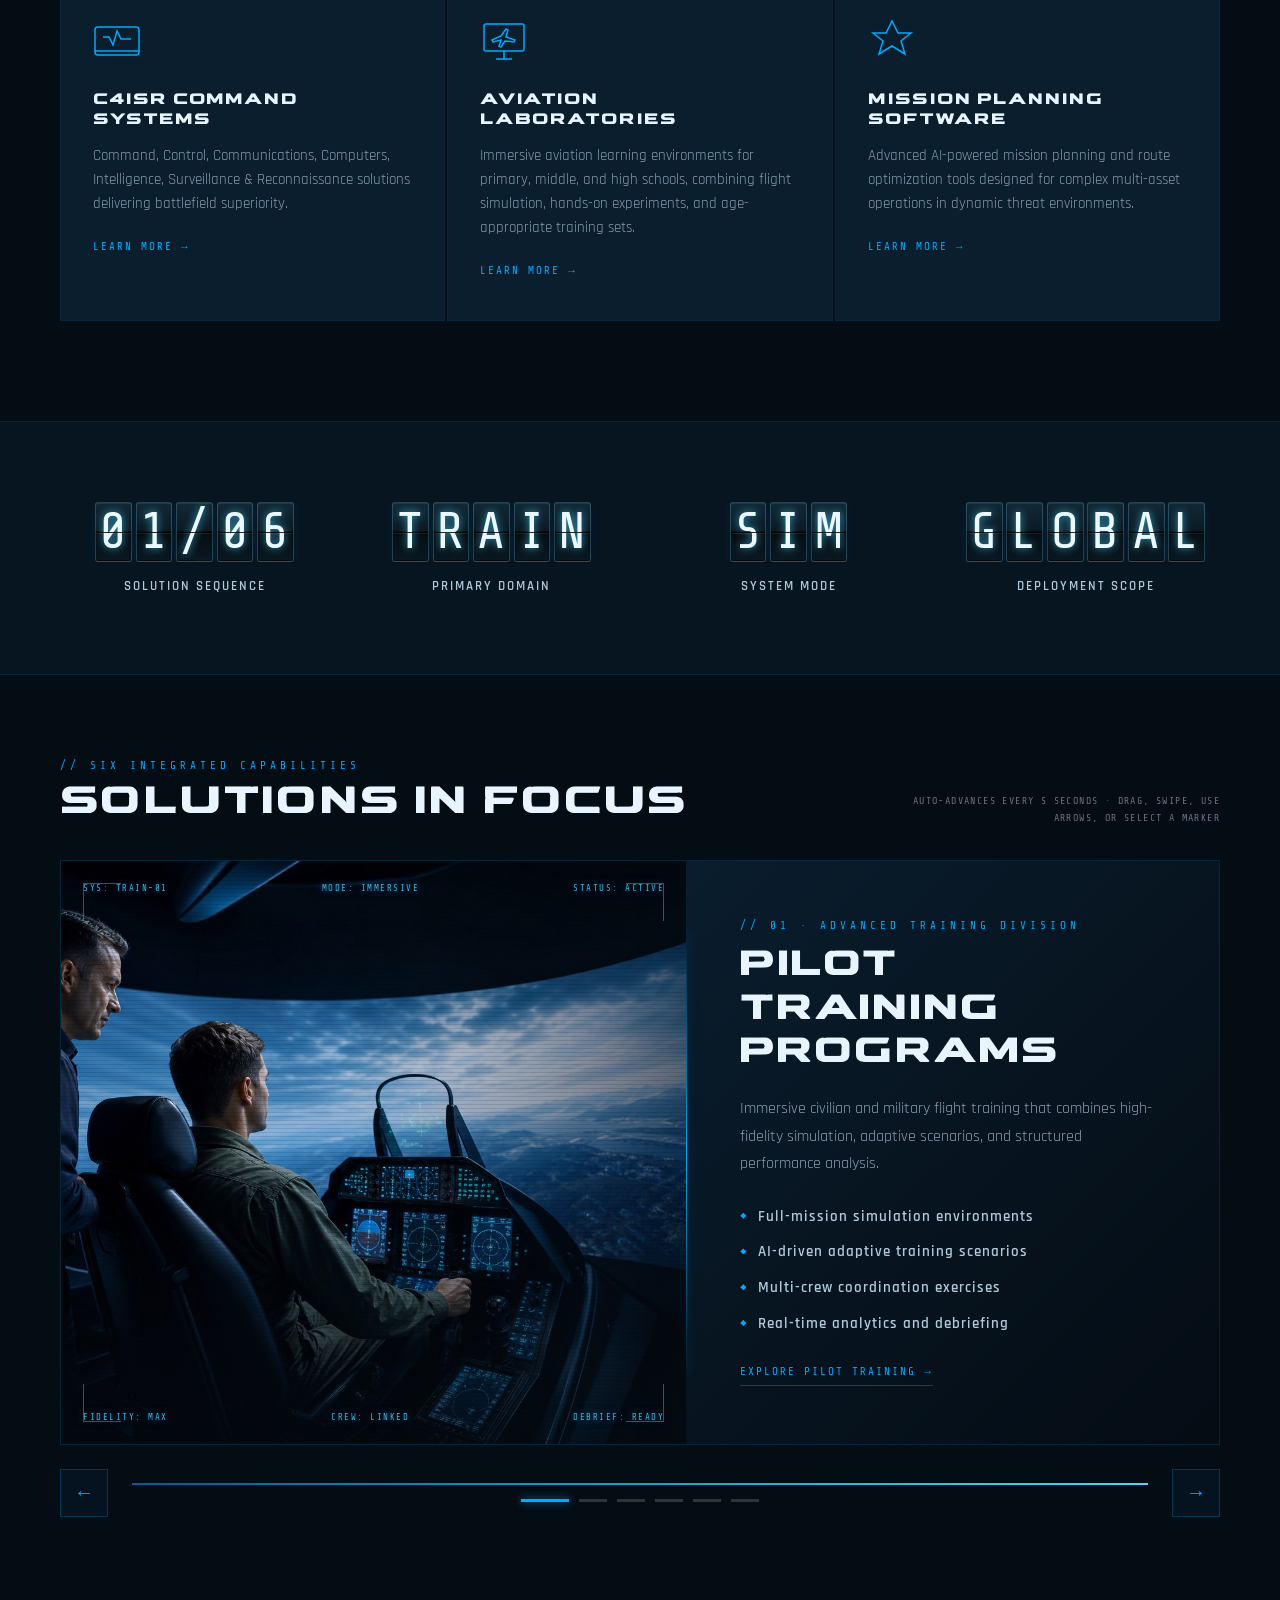
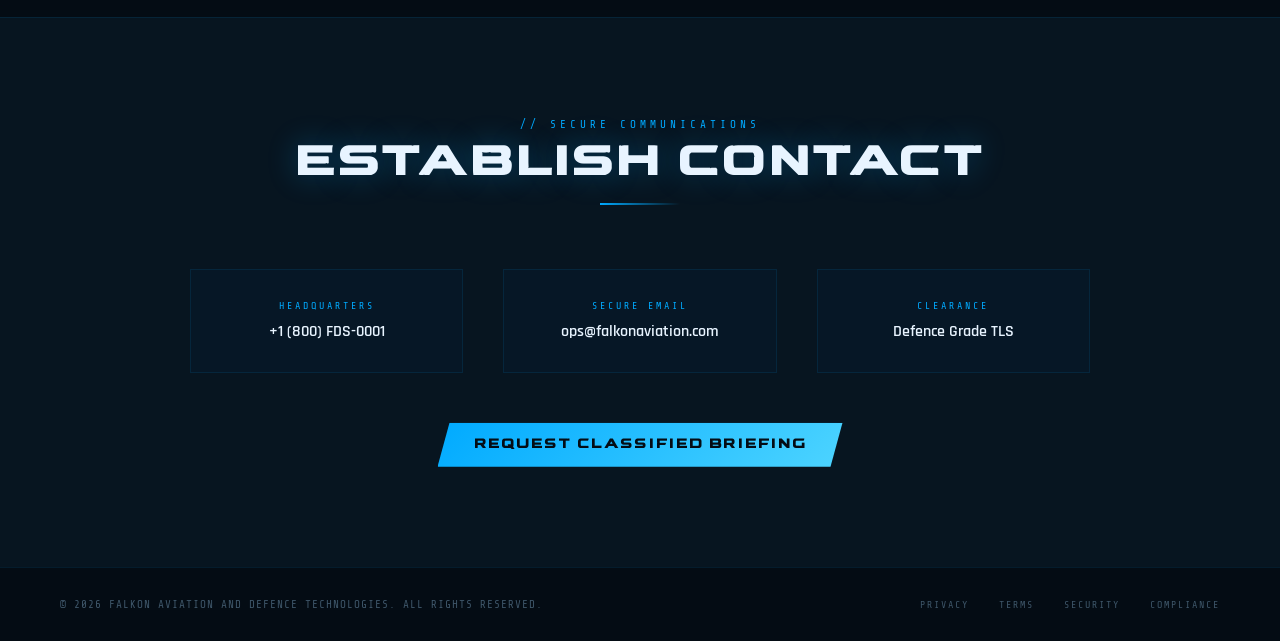
==== commit 4e9220b5: "fix: restyle counters as split-flap board" ====
--- a/docs/index.html
+++ b/docs/index.html
@@ -697,21 +697,21 @@
     .stats-inner {
       display: grid;
       grid-template-columns: repeat(4, 1fr);
-      gap: 40px;
-      max-width: 1000px;
+      gap: 28px;
+      max-width: 1240px;
       margin: 0 auto;
       text-align: center;
     }
 
     .stat-num {
-      font-family: 'FalkonFont', monospace;
-      font-size: clamp(32px, 5vw, 56px);
-      font-weight: 900;
-      color: var(--blue-core);
-      text-shadow: var(--glow-sm);
+      font-family: 'Share Tech Mono', 'Courier New', monospace;
+      font-size: clamp(30px, 4vw, 52px);
+      font-weight: 400;
+      color: #eaf8ff;
+      text-shadow: 0 0 8px rgba(77, 212, 255, 0.72);
       line-height: 1;
-      margin-bottom: 10px;
-      height: 1em;
+      margin-bottom: 16px;
+      height: 1.18em;
       overflow: hidden;
       position: relative;
       display: flex;
@@ -747,23 +747,38 @@
       display: flex;
       align-items: flex-start;
       justify-content: center;
-      height: 1em;
+      gap: 0.07em;
+      height: 1.18em;
     }
 
     .stat-char {
       display: block;
-      width: 0.67em;
-      height: 1em;
+      position: relative;
+      width: 0.72em;
+      height: 1.18em;
       overflow: hidden;
       flex: 0 0 auto;
-    }
-
-    .stat-char.is-narrow {
-      width: 0.42em;
-    }
-
-    .stat-char.is-space {
-      width: 0.34em;
+      border: 1px solid rgba(126, 205, 238, 0.24);
+      border-radius: 3px;
+      background:
+        linear-gradient(180deg, #122835 0%, #0b1b25 48%, #050d13 49%, #0a1821 100%);
+      box-shadow:
+        inset 0 1px 0 rgba(255, 255, 255, 0.08),
+        inset 0 -1px 0 rgba(0, 0, 0, 0.72),
+        0 0 10px rgba(0, 170, 255, 0.08);
+    }
+
+    .stat-char::after {
+      content: '';
+      position: absolute;
+      z-index: 2;
+      top: 50%;
+      left: 0;
+      right: 0;
+      height: 1px;
+      background: rgba(0, 0, 0, 0.82);
+      box-shadow: 0 1px 0 rgba(129, 211, 245, 0.1);
+      pointer-events: none;
     }
 
     .stat-char-reel {
@@ -786,6 +801,8 @@
       justify-content: center;
       height: 100%;
       white-space: pre;
+      line-height: 1;
+      transform: translateY(-0.01em);
     }
 
     .stat-label {
@@ -1634,7 +1651,12 @@
       }
 
       .stat-num {
-        font-size: clamp(25px, 10vw, 38px);
+        font-size: clamp(23px, 8vw, 32px);
+        margin-bottom: 12px;
+      }
+
+      .stat-characters {
+        gap: 0.045em;
       }
 
       .stat-label {
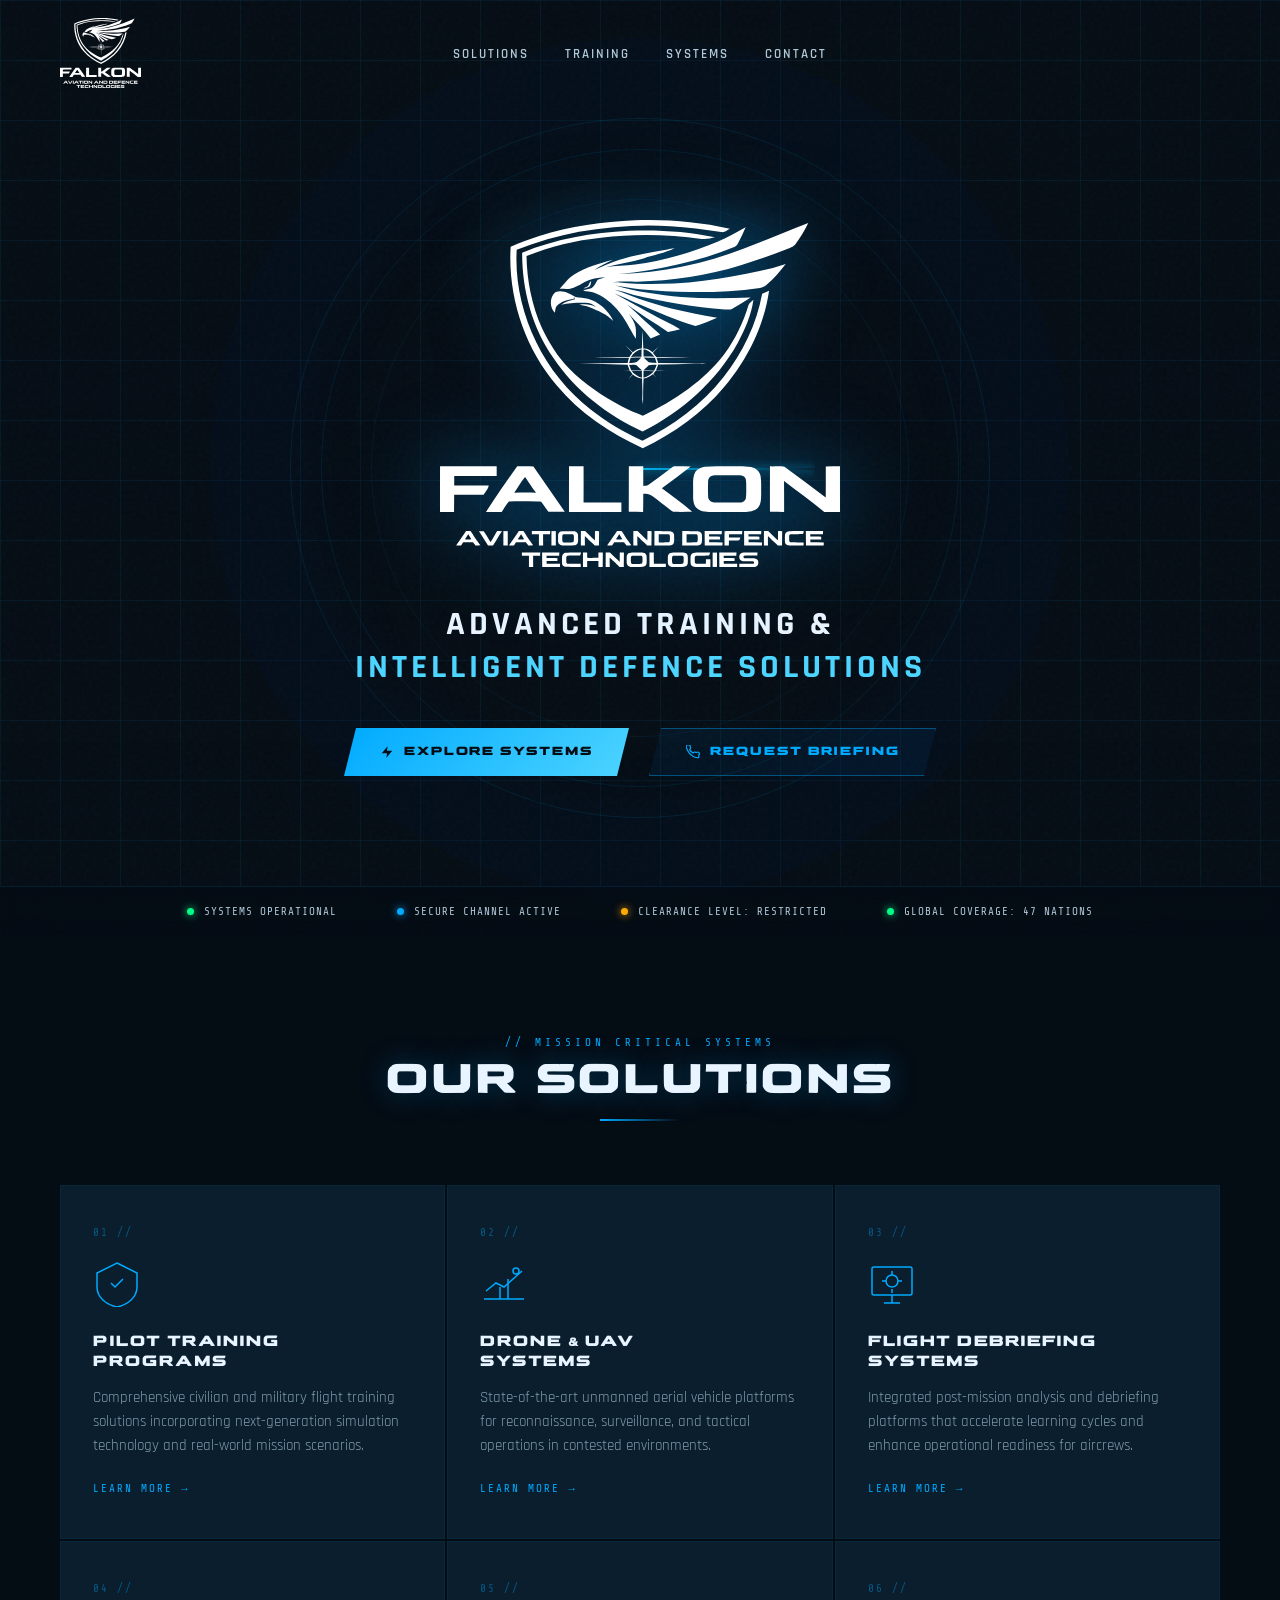
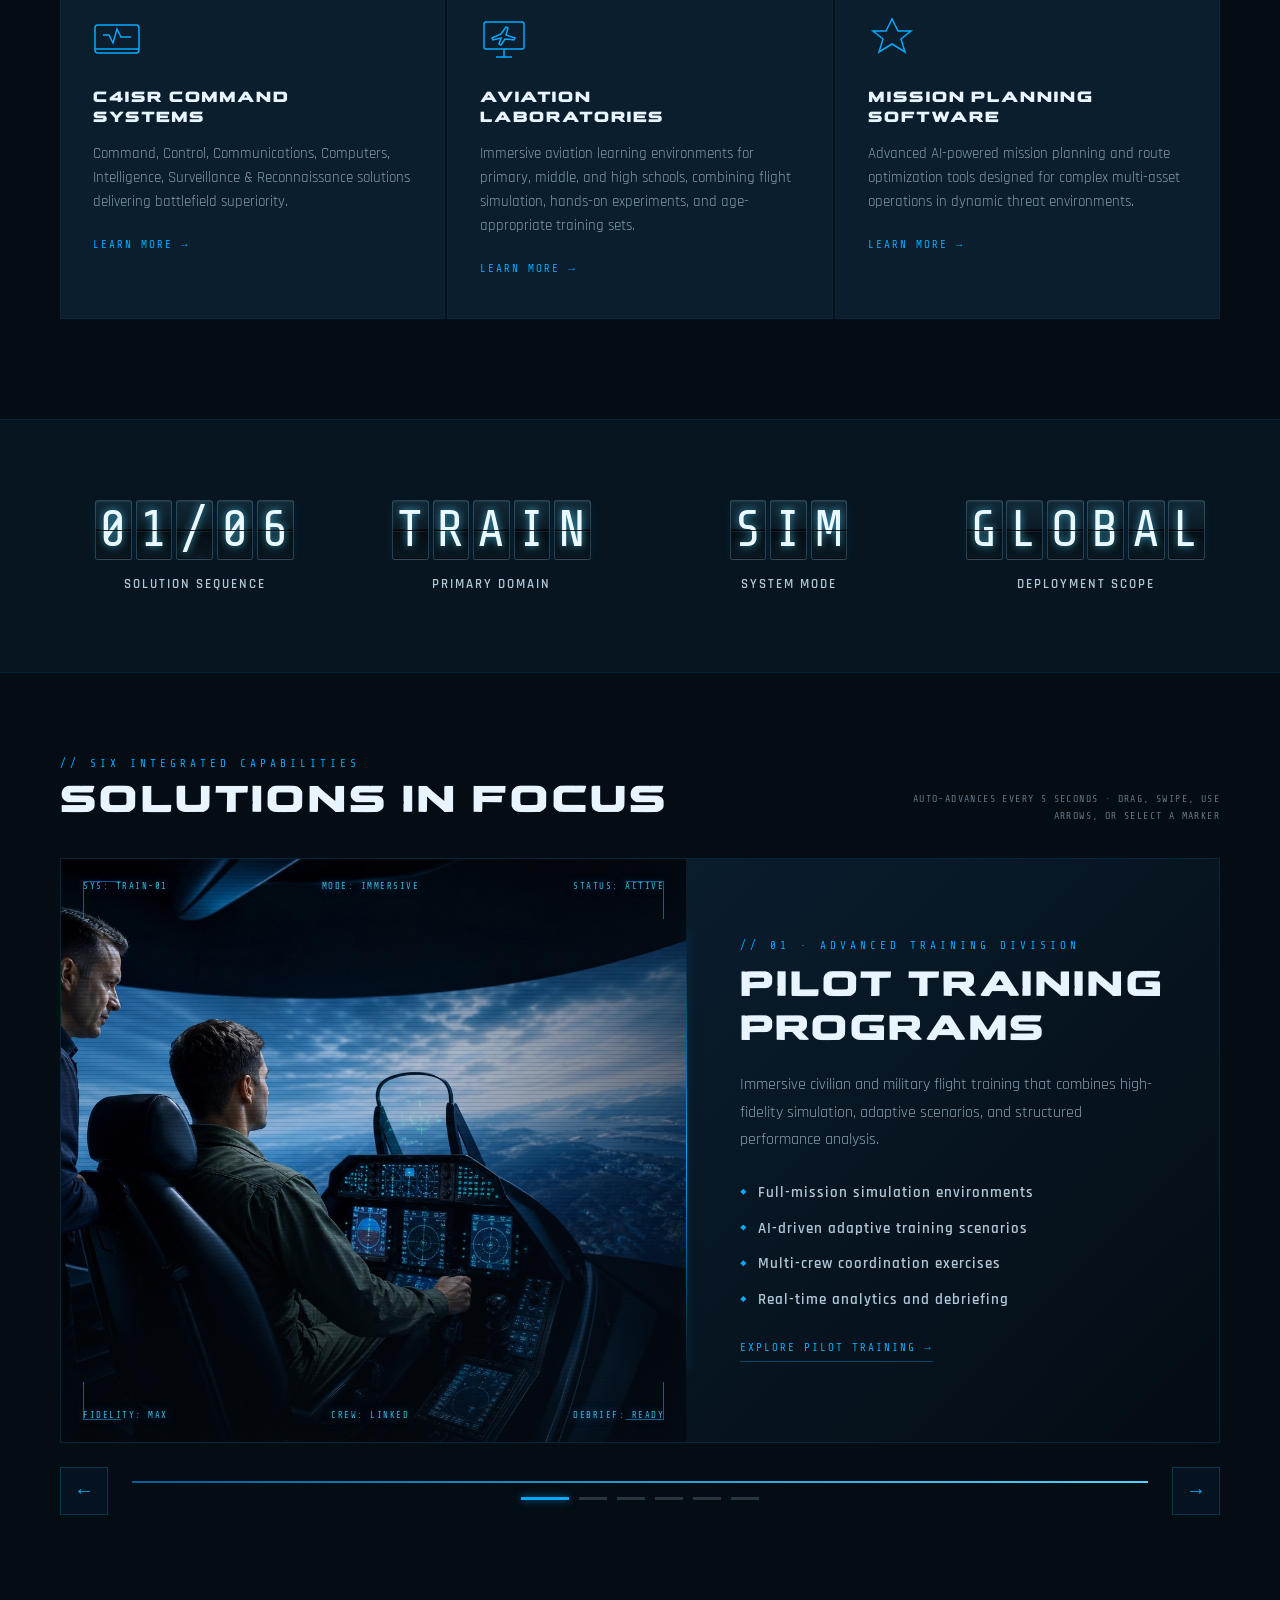
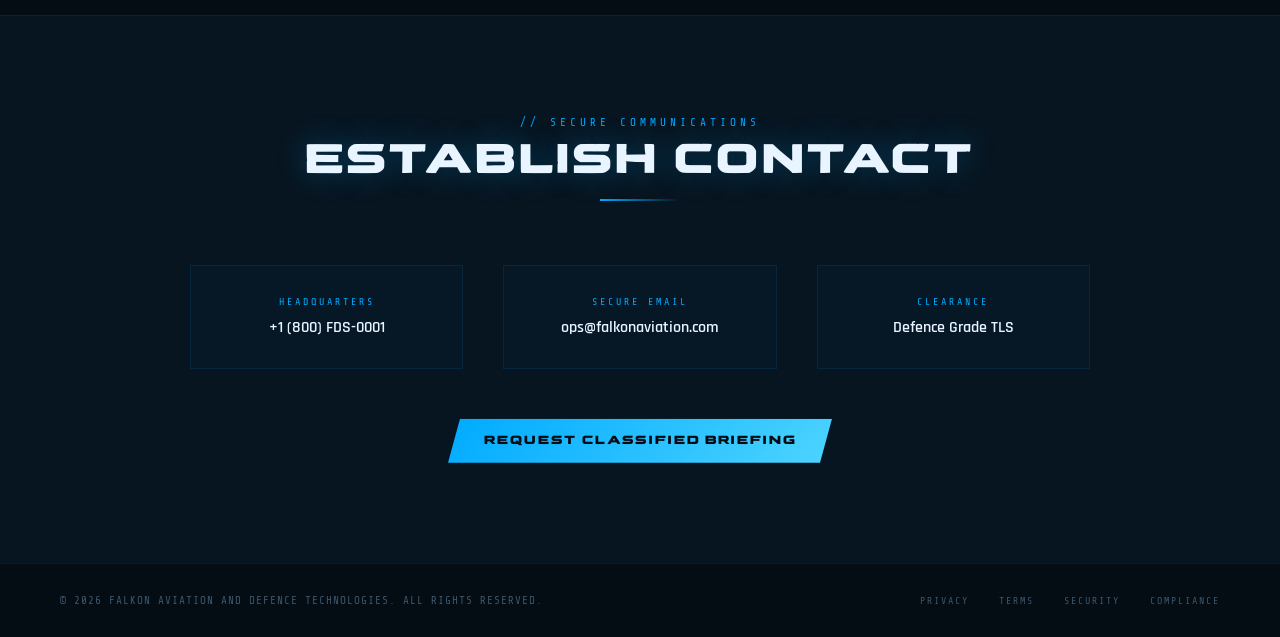
==== commit f775df66: "feat: update Falkon brand font" ====
--- a/docs/index.html
+++ b/docs/index.html
@@ -17,8 +17,7 @@
   <style>
     @font-face {
       font-family: 'FalkonFont';
-      src: url('assets/fonts/FalkonFont-Regular.woff2') format('woff2'),
-        url('assets/fonts/FalkonFont-Regular.otf') format('opentype');
+      src: url('assets/fonts/FalkonFontv2-Regular.woff') format('woff');
       font-weight: normal;
       font-style: normal;
       font-display: swap;
